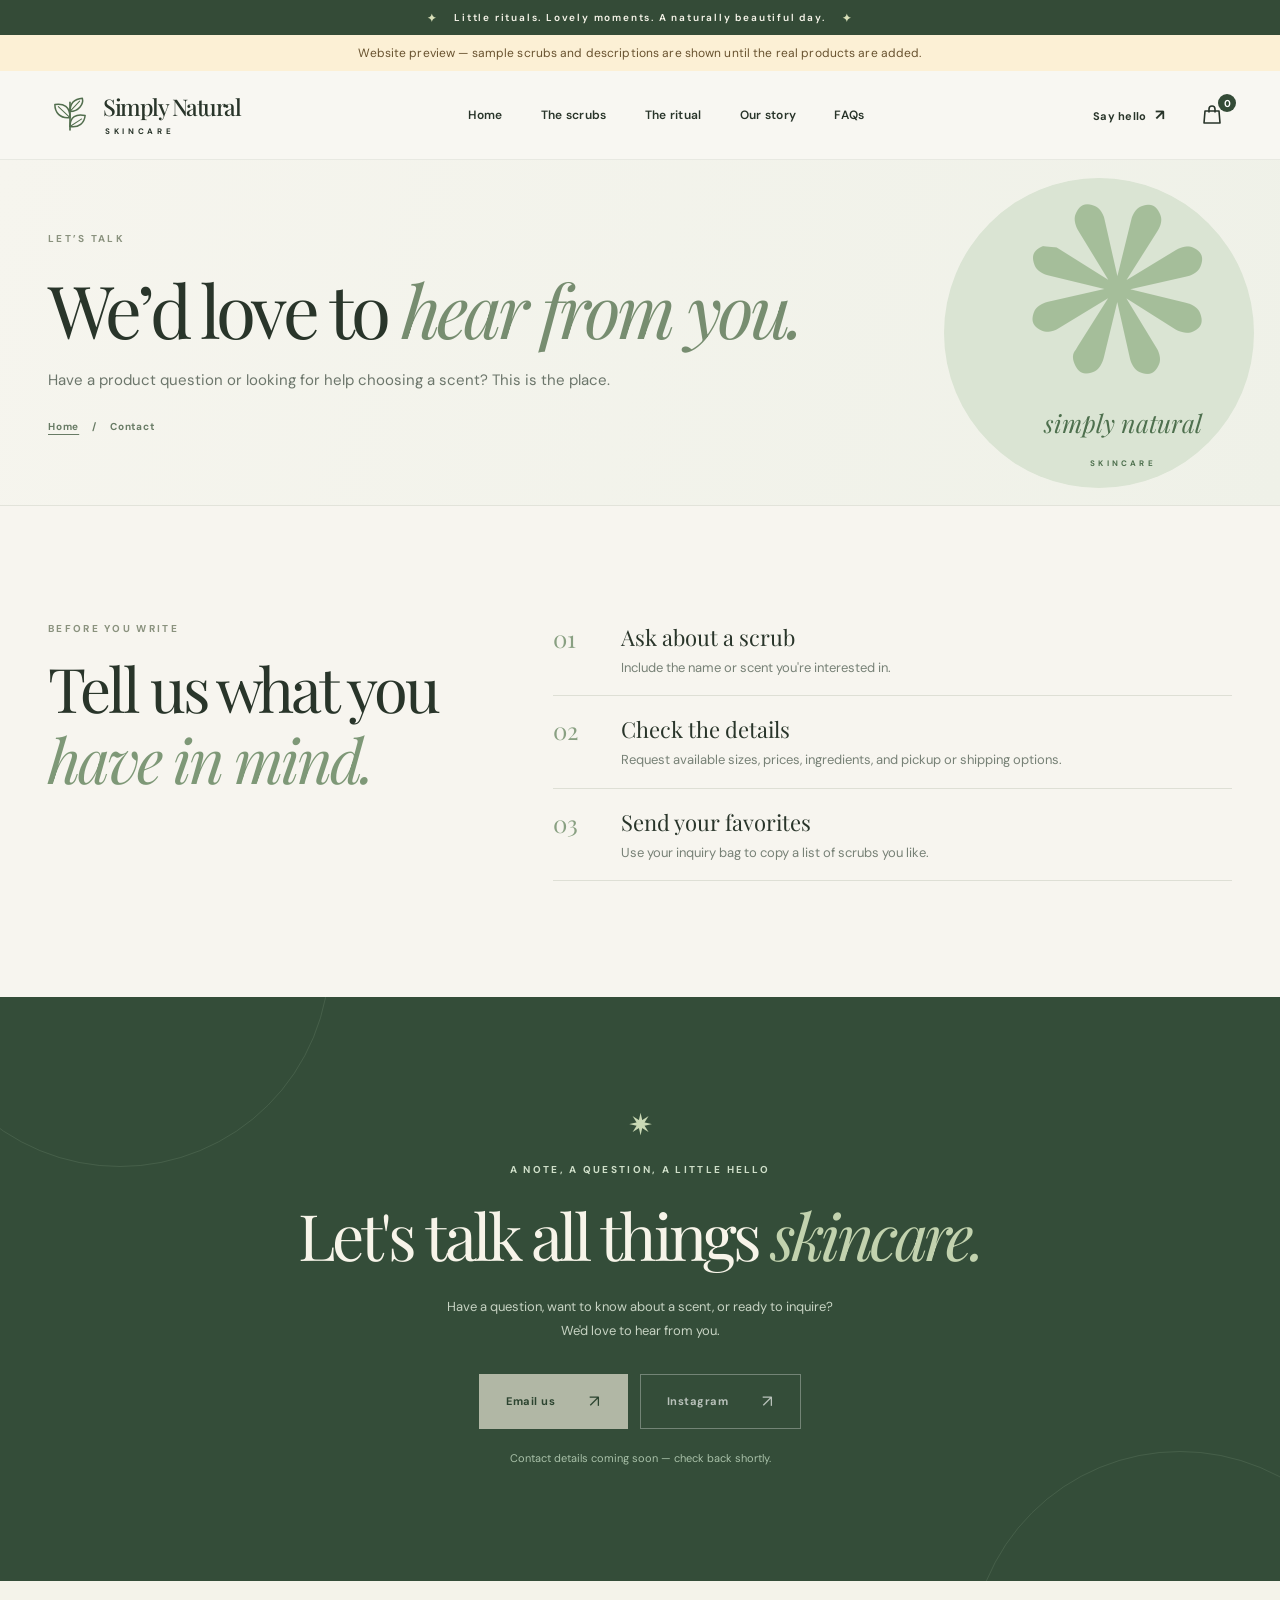
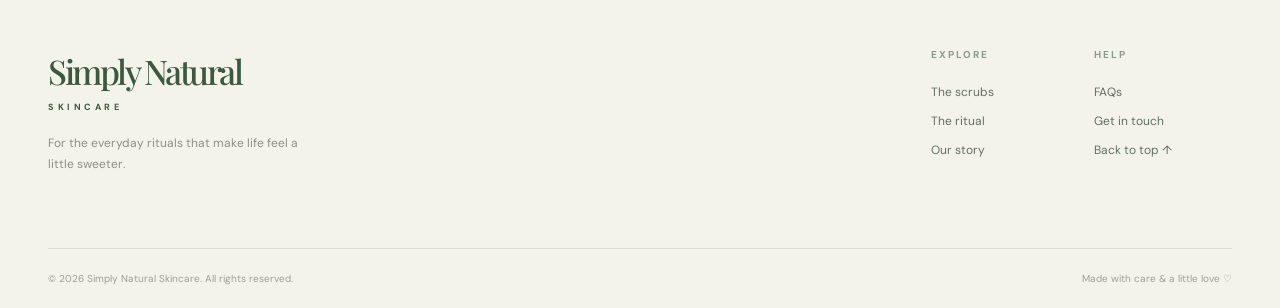
==== contact.html @ 08db773c "Add files via upload" ====
<!DOCTYPE html>

<html lang="en">
<head>
<meta charset="utf-8"/>
<meta content="width=device-width, initial-scale=1" name="viewport"/>
<meta content="#f7f5ef" name="theme-color"/>
<meta content="Get in touch with Simply Natural Skincare for scrub questions, ingredients, prices, and order inquiries." name="description"/>
<meta content="website" property="og:type"/>
<meta content="Contact | Simply Natural Skincare" property="og:title"/>
<meta content="Get in touch with Simply Natural Skincare for scrub questions, ingredients, prices, and order inquiries." property="og:description"/>
<title>Contact | Simply Natural Skincare</title>
<link href="assets/favicon.svg" rel="icon" type="image/svg+xml"/>
<link href="https://fonts.googleapis.com" rel="preconnect"/>
<link crossorigin="" href="https://fonts.gstatic.com" rel="preconnect"/>
<link href="https://fonts.googleapis.com/css2?family=DM+Sans:wght@400;500;600;700&amp;family=Manrope:wght@400;500;600;700&amp;family=Playfair+Display:ital,wght@0,400;0,500;0,600;1,400;1,500&amp;display=swap" rel="stylesheet"/>
<link href="styles.css" rel="stylesheet"/>
<script defer="" src="script.js"></script>
</head>
<body>
<a class="skip-link" href="#main">Skip to content</a>
<div class="announcement"><span aria-hidden="true" class="tiny-star">✦</span> Little rituals. Lovely moments. A naturally beautiful day. <span aria-hidden="true" class="tiny-star">✦</span></div>
<div class="demo-notice" hidden="" id="demoNotice" role="note">Website preview — sample scrubs and descriptions are shown until the real products are added.</div>
<header class="site-header" id="top">
<div class="nav-container container">
<a aria-label="Simply Natural Skincare home" class="brand" href="index.html">
<span aria-hidden="true" class="brand-mark"><svg fill="none" viewbox="0 0 64 64"><path d="M32 53V13" stroke="currentColor" stroke-linecap="round" stroke-width="2.4"></path><path d="M32 35C17 37 10 27 10 16c13-2 22 3 22 19ZM32 26C45 26 52 15 50 7 38 8 32 14 32 26ZM32 48c13 2 21-5 22-16-13-3-22 2-22 16Z" stroke="currentColor" stroke-linejoin="round" stroke-width="2.2"></path><path d="m15 19 17 16M46 11 32 26M49 37 32 48" stroke="currentColor" stroke-linecap="round" stroke-width="1.5"></path></svg></span>
<span class="brand-type"><strong>Simply Natural</strong><span>SKINCARE</span></span>
</a>
<nav aria-label="Main navigation" class="desktop-nav"><a href="index.html">Home</a><a href="scrubs.html">The scrubs</a><a href="ritual.html">The ritual</a><a href="story.html">Our story</a><a href="faq.html">FAQs</a></nav>
<div class="nav-actions">
<a class="header-contact" href="contact.html">Say hello <span aria-hidden="true">↗</span></a>
<button aria-label="Open your inquiry bag" class="bag-button" id="openCart" type="button"><svg aria-hidden="true" fill="none" viewbox="0 0 24 24"><path d="M5 8h14l1 12H4L5 8ZM9 9V6a3 3 0 0 1 6 0v3" stroke="currentColor" stroke-linecap="round" stroke-linejoin="round" stroke-width="1.6"></path></svg><span aria-live="polite" class="bag-count" id="cartCount">0</span></button>
<button aria-controls="mobileNav" aria-expanded="false" aria-label="Open menu" class="menu-button" id="menuButton" type="button"><span></span><span></span><span></span></button>
</div>
</div>
<nav aria-label="Mobile navigation" class="mobile-nav" hidden="" id="mobileNav"><a href="index.html">Home</a><a href="scrubs.html">The scrubs</a><a href="ritual.html">The ritual</a><a href="story.html">Our story</a><a href="faq.html">FAQs</a><a aria-current="page" href="contact.html">Contact</a></nav>
</header>







<main id="main"><section class="page-banner"><div class="container page-banner-inner">
<div class="page-banner-content"><div class="eyebrow eyebrow-soft">LET’S TALK</div>
<h1>We’d love to <em>hear from you.</em></h1><p>Have a product question or looking for help choosing a scent? This is the place.</p>
<div class="page-breadcrumb"><a href="index.html">Home</a><span aria-hidden="true">/</span><span>Contact</span></div>
</div><div aria-hidden="true" class="page-banner-art"><span class="page-banner-sun"></span><span class="page-banner-stem">❋</span><span class="page-banner-mark">simply natural<br/><small>SKINCARE</small></span></div>
</div></section><section class="contact-prelude section-pad"><div class="container contact-prelude-grid"><div><div class="eyebrow eyebrow-soft">BEFORE YOU WRITE</div><h2>Tell us what you <em>have in mind.</em></h2></div><div class="contact-prelude-cards"><article><span>01</span><h3>Ask about a scrub</h3><p>Include the name or scent you're interested in.</p></article><article><span>02</span><h3>Check the details</h3><p>Request available sizes, prices, ingredients, and pickup or shipping options.</p></article><article><span>03</span><h3>Send your favorites</h3><p>Use your inquiry bag to copy a list of scrubs you like.</p></article></div></div></section><section class="contact-section" id="contact"><div class="container contact-inner"><span aria-hidden="true" class="contact-sun">✷</span><div class="eyebrow">A NOTE, A QUESTION, A LITTLE HELLO</div><h2>Let's talk all things <em>skincare.</em></h2><p>Have a question, want to know about a scent, or ready to inquire? We'd love to hear from you.</p><div class="contact-actions"><a aria-disabled="true" class="btn btn-light" href="#" id="contactEmail">Email us <span aria-hidden="true">↗</span></a><a aria-disabled="true" class="btn btn-line-light" href="#" id="contactInstagram">Instagram <span aria-hidden="true">↗</span></a></div><p aria-live="polite" class="contact-status" id="contactStatus">Contact details coming soon.</p></div></section></main><footer class="footer"><div class="container"><div class="footer-main"><div><a class="footer-brand" href="index.html">Simply Natural <span>SKINCARE</span></a><p>For the everyday rituals that make life feel a little sweeter.</p></div><div class="footer-links"><div><span>EXPLORE</span><a href="scrubs.html">The scrubs</a><a href="ritual.html">The ritual</a><a href="story.html">Our story</a></div><div><span>HELP</span><a href="faq.html">FAQs</a><a href="contact.html">Get in touch</a><a href="index.html">Back to top ↑</a></div></div></div><div class="footer-bottom"><span>© <span id="year"></span> Simply Natural Skincare. All rights reserved.</span><span>Made with care &amp; a little love ♡</span></div></div></footer><div class="drawer-backdrop" hidden="" id="cartBackdrop"></div><aside aria-labelledby="cartTitle" aria-modal="true" class="cart-drawer" hidden="" id="cartDrawer" role="dialog">
<div class="cart-top"><div><span class="eyebrow eyebrow-soft">YOUR FAVORITES</span><h2 id="cartTitle">Inquiry bag <span id="cartHeadingCount">(0)</span></h2></div><button aria-label="Close bag" class="icon-close" id="closeCart" type="button">×</button></div>
<div class="cart-body" id="cartItems"></div>
<div class="cart-footer"><p class="cart-note">This is an inquiry only. No payment will be collected on this website; we'll confirm details and pricing first.</p><button class="btn btn-dark cart-action" id="copyRequest" type="button">Copy inquiry <span aria-hidden="true">↗</span></button><button class="btn btn-outline cart-action" id="emailRequest" type="button">Email inquiry <span aria-hidden="true">↗</span></button><p aria-live="polite" class="cart-feedback" id="cartFeedback"></p></div>
</aside><div class="modal-backdrop" hidden="" id="productBackdrop"></div><div aria-labelledby="modalProductName" aria-modal="true" class="product-modal" hidden="" id="productModal" role="dialog"><button aria-label="Close product details" class="icon-close modal-close" id="closeProduct" type="button">×</button><div id="modalContent"></div></div><div aria-live="polite" class="toast" id="toast" role="status"></div></body>
</html>
---- styles.css ----
:root{--cream:#f7f5ef;--cream-2:#efeee6;--ivory:#fffefa;--ink:#29352a;--green:#344b37;--deep:#29402c;--olive:#73866a;--sage:#dce5d5;--border:#dedfd5;--muted:#6e7468;--terracotta:#b78d72;--serif:'Playfair Display',Georgia,serif;--sans:'DM Sans',Arial,sans-serif;--radius:4px;--shadow:0 25px 80px rgba(29,44,30,.1)}
*,*::before,*::after{box-sizing:border-box}html{scroll-behavior:smooth;scroll-padding-top:110px}body{margin:0;background:var(--cream);color:var(--ink);font-family:var(--sans);-webkit-font-smoothing:antialiased}body.no-scroll{overflow:hidden}a{color:inherit;text-decoration:none}button{font:inherit;cursor:pointer}button:disabled{cursor:not-allowed}img,svg{display:block;max-width:100%}button,input{font-family:inherit}button:focus-visible,a:focus-visible,summary:focus-visible{outline:3px solid #b99160;outline-offset:4px}.container{max-width:1320px;margin:0 auto;padding-inline:48px}.skip-link{position:absolute;left:12px;top:-100px;z-index:99;padding:13px 18px;background:white}.skip-link:focus{top:12px}.announcement{height:35px;background:var(--green);color:#f8f6eb;display:flex;align-items:center;justify-content:center;gap:16px;font-size:10px;letter-spacing:.18em;font-weight:600;text-align:center;padding-inline:14px}.tiny-star{font-size:11px;color:#d8dfb8}.demo-notice{background:#fcf0d5;color:#68522f;text-align:center;font-size:12px;padding:10px 16px;letter-spacing:.01em}.demo-notice[hidden],[hidden]{display:none!important}.site-header{position:sticky;top:0;z-index:40;background:rgba(248,247,242,.95);border-bottom:1px solid rgba(74,89,73,.09);backdrop-filter:blur(15px)}.nav-container{height:88px;display:flex;align-items:center;justify-content:space-between;gap:38px}.brand{display:flex;align-items:center;gap:11px;flex:none}.brand-mark{width:44px;height:51px;color:#526e4e}.brand-mark svg{width:100%;height:100%}.brand-type{display:flex;flex-direction:column;line-height:1.1}.brand-type strong{font-family:var(--serif);font-weight:500;font-size:23px;letter-spacing:-.065em;white-space:nowrap}.brand-type>span{letter-spacing:.46em;font-size:8px;padding-left:2px;margin-top:7px;font-weight:700}.desktop-nav{display:flex;align-items:center;gap:38px;font-size:12px;letter-spacing:.025em;font-weight:600}.desktop-nav a,.header-contact{transition:color .2s}.desktop-nav a:hover,.header-contact:hover{color:#74926d}.nav-actions{display:flex;gap:27px;align-items:center}.header-contact{white-space:nowrap;font-weight:700;font-size:11px;letter-spacing:.025em}.header-contact span{margin-left:5px;font-size:15px}.bag-button{width:40px;height:42px;border:none;background:none;position:relative;color:var(--ink);display:flex;align-items:center;justify-content:center}.bag-button svg{width:24px;height:24px}.bag-count{position:absolute;top:0;right:-4px;border-radius:50%;width:18px;height:18px;background:var(--green);color:white;font-size:10px;display:flex;align-items:center;justify-content:center;font-weight:700}.menu-button{display:none;background:none;border:none;padding:8px;width:37px}.menu-button span{display:block;height:1.5px;background:var(--green);margin:5px 0;width:100%}.mobile-nav{padding:12px 26px 24px;background:var(--cream)}.mobile-nav a{display:block;border-top:1px solid var(--border);padding:14px 0;font-size:14px}
.eyebrow{display:flex;align-items:center;gap:15px;font-size:10px;letter-spacing:.23em;font-weight:700;color:#556b4e}.eyebrow-line{width:31px;height:1px;background:currentColor}.eyebrow-soft{color:#8a927e}.btn{min-height:55px;display:inline-flex;align-items:center;justify-content:center;gap:34px;padding:0 26px;font-size:11px;letter-spacing:.045em;font-weight:700;text-align:center;transition:transform .2s,background .2s,color .2s,border-color .2s;border:1px solid transparent}.btn:hover{transform:translateY(-2px)}.btn span{font-size:17px;font-weight:400}.btn-dark{background:var(--green);color:white;border-color:var(--green)}.btn-dark:hover{background:#243927}.btn-outline{border-color:#647963;color:var(--green);background:transparent}.btn-outline:hover{background:var(--sage)}.btn-light{color:var(--deep);background:#f4f0df;border-color:#f4f0df}.btn-line-light{color:white;border:1px solid rgba(255,255,255,.48)}.btn-line-light:hover{background:rgba(255,255,255,.09)}.text-link{display:inline-flex;gap:13px;align-items:center;border-bottom:1px solid #8b9b82;padding:9px 0;font-size:11px;font-weight:700;letter-spacing:.04em}.text-link span{font-size:17px;font-weight:400}.text-link:hover{color:#637e59}
.hero{background:#f2f1e9;position:relative;overflow:hidden}.hero-texture{position:absolute;inset:0;opacity:.45;pointer-events:none;background:radial-gradient(circle at 8% 17%,#ffffff8c 0 15%,transparent 46%),linear-gradient(90deg,#f8f6f0 0 50%,transparent 50%)}.hero-grid{position:relative;display:grid;grid-template-columns:1.04fr .96fr;min-height:665px;align-items:stretch}.hero-copy{display:flex;flex-direction:column;align-items:flex-start;justify-content:center;padding:58px 38px 75px 0;position:relative;z-index:2}.hero h1{font-family:var(--serif);font-size:clamp(55px,5.4vw,87px);line-height:1.13;letter-spacing:-.059em;font-weight:400;max-width:650px;margin:31px 0 24px}.hero h1 em,h2 em,.quote-inner em{font-style:italic;color:#788e6d;font-weight:400}.hero-copy>p{color:#6b7268;font-size:15px;line-height:1.92;max-width:455px;margin:0}.hero-cta{display:flex;gap:31px;align-items:center;margin-top:39px;flex-wrap:wrap}.hero-foot{display:flex;gap:11px;align-items:center;color:#8a9085;margin-top:75px;font-size:11px;letter-spacing:.04em}.small-flower{font-size:22px;color:#829c7c}.hero-visual{min-height:650px;position:relative;background:linear-gradient(145deg,#e0e5d6 0%,#c9d5c3 100%);overflow:hidden;align-self:stretch}.hero-visual:after{content:"";position:absolute;inset:0;pointer-events:none;background:radial-gradient(ellipse at 49% 22%,rgba(255,255,255,.36),transparent 52%)}.sun-disc{position:absolute;width:430px;height:430px;background:#edf0df;border-radius:50%;top:85px;left:50%;transform:translateX(-50%);box-shadow:0 2px 80px rgba(255,255,255,.3)}.botanical{position:absolute;z-index:3;pointer-events:none;filter:drop-shadow(10px 11px 8px rgba(63,89,60,.14))}.botanical-left{width:225px;height:400px;left:-22px;top:45px;transform:rotate(-16deg)}.botanical-right{width:240px;height:420px;right:-56px;top:107px;transform:rotate(17deg)}.hero-decoration{position:absolute;z-index:4;color:#e1ddbc}.deco-one{top:98px;right:100px;font-size:25px}.deco-two{left:68px;bottom:118px;font-size:37px}.hero-note{position:absolute;z-index:6;bottom:69px;right:26px;background:#fffcf3;box-shadow:0 19px 35px rgba(52,70,52,.12);padding:15px 20px 16px 15px;display:flex;align-items:center;gap:11px;color:#3f4e3d;font-family:var(--serif);font-size:16px;transform:rotate(3deg)}.hero-note small{display:block;font:10px var(--sans);color:#7c8876;margin-top:4px;letter-spacing:.03em}.hero-note-icon{border:1px solid #bac6ac;display:grid;place-items:center;border-radius:50%;width:36px;height:36px;color:#6e916b;font-size:19px}.hero-index{position:absolute;bottom:25px;left:28px;color:#617760;font-size:9px;letter-spacing:.21em;z-index:5}.jar-scene{position:absolute;z-index:4}.hero-jar{width:295px;height:377px;left:50%;top:48%;transform:translate(-50%,-43%)}.jar-shadow{position:absolute;border-radius:50%;width:112%;height:45px;background:rgba(51,68,44,.2);filter:blur(18px);bottom:16px;left:-7%;z-index:0}.jar-lid{position:absolute;width:87%;height:78px;left:6.5%;top:5px;z-index:4;border-radius:15px 15px 9px 9px;background:repeating-linear-gradient(90deg,transparent 0 6px,rgba(98,67,37,.1) 6px 9px),linear-gradient(180deg,#c9aa83,#9d7d59 65%,#8d6e4b);border:1px solid #97734e;box-shadow:inset 0 9px 9px rgba(255,255,255,.27),inset 0 -7px 7px rgba(83,57,31,.17),4px 6px 13px rgba(63,64,42,.13)}.lid-rim{height:16px;position:absolute;bottom:-6px;left:-2%;width:104%;border-radius:5px;background:linear-gradient(180deg,#a88762,#bc9a73,#906d46);box-shadow:0 5px 7px rgba(70,63,43,.18)}.jar-glass{position:absolute;top:70px;width:100%;height:286px;border-radius:13px 13px 36px 36px;background:linear-gradient(95deg,#fef7e7a8,#fff9ea77 15%,#e5d0ae77 75%,#d4c3a080);border:6px solid rgba(255,255,255,.3);box-shadow:inset -18px -9px 18px rgba(100,79,56,.15),inset 14px 0 14px rgba(255,255,255,.37),8px 19px 29px rgba(75,82,56,.24);overflow:hidden}.jar-content{position:absolute;inset:3px 0 0;background:radial-gradient(circle at 28% 35%,#e8d6bd 1px,transparent 2px),radial-gradient(circle at 65% 62%,#9e8569 1px,transparent 2px),linear-gradient(110deg,#dcc6aa,#eddcc1 48%,#c5aa8e);background-size:14px 13px,17px 17px,100% 100%;opacity:.8}.jar-shine{position:absolute;z-index:2;left:13px;top:9px;width:16px;height:94%;border-radius:15px;background:linear-gradient(90deg,transparent,#fff9e7bb,transparent)}.jar-sticker{position:absolute;inset:60px 20px 42px;z-index:3;background:#f7f3e6;display:flex;flex-direction:column;align-items:center;justify-content:center;border:1px solid #d2c9b3;box-shadow:0 0 2px #c6b69b}.jar-sticker-mark{font-size:26px;color:#6e8968;margin-bottom:5px}.jar-sticker-brand{font-family:var(--serif);font-weight:500;font-size:24px;letter-spacing:-.07em;color:#3b563e;white-space:nowrap}.jar-sticker-kind{font-size:8px;font-weight:700;letter-spacing:.38em;margin-top:4px;color:#62765d}.jar-sticker-rule{width:54px;height:1px;background:#c0c5af;margin:14px 0 12px}.jar-sticker-name{font:italic 23px var(--serif);color:#596e52}.jar-sticker-bottom{font-size:7px;letter-spacing:.15em;margin-top:12px;text-transform:uppercase;color:#8e947e}
.benefits-strip{background:#f9f9f4;border-top:1px solid #e5e6dc;border-bottom:1px solid #e5e6dc}.benefits-grid{display:grid;grid-template-columns:repeat(3,1fr);gap:24px;padding-block:24px}.benefits-grid>div{display:flex;align-items:center;justify-content:center;gap:17px;font-size:11px;letter-spacing:.045em;font-weight:600;color:#657162}.benefits-grid>div+div{border-left:1px solid #dee2d8}.benefits-grid span{color:#829d78;font-size:22px}.section-pad{padding-block:116px}.section-intro{margin-bottom:46px}.intro-split{display:flex;align-items:end;justify-content:space-between;gap:55px}.section-intro h2,.ritual-content h2,.story-copy h2,.faq-intro h2,.contact-inner h2{font-family:var(--serif);font-size:clamp(41px,4vw,64px);font-weight:400;letter-spacing:-.055em;line-height:1.17;margin:17px 0 0}.section-intro>p{font-size:13px;max-width:330px;line-height:1.85;color:#7b8075;margin:0 0 9px}.shop-controls{display:flex;align-items:center;justify-content:space-between;gap:15px;border-bottom:1px solid var(--border);padding-bottom:22px;margin-bottom:34px}.filter-group{display:flex;flex-wrap:wrap;gap:8px}.filter-chip{border:1px solid #d6dbd0;background:transparent;color:#697268;border-radius:40px;padding:10px 17px;font-size:11px;font-weight:600;transition:all .2s}.filter-chip:hover{border-color:#839b79;color:var(--green)}.filter-chip.active{background:var(--green);border-color:var(--green);color:white}.product-total{font-size:11px;color:#8b9387;white-space:nowrap}.products-grid{display:grid;grid-template-columns:repeat(4,minmax(0,1fr));gap:21px;align-items:stretch}.product-card{min-width:0;display:flex;flex-direction:column}.product-art{width:100%;padding:0;border:0;color:inherit;appearance:none;height:320px;position:relative;overflow:hidden;isolation:isolate;display:grid;place-items:center;cursor:pointer}.product-art:before{content:"";position:absolute;inset:0;background:radial-gradient(ellipse at 50% 41%,rgba(255,255,255,.48),transparent 60%);pointer-events:none}.product-art:after{content:"";position:absolute;border:1px solid rgba(255,255,255,.4);inset:13px;pointer-events:none}.product-art.art-fresh{background:#e2e8d4}.product-art.art-floral{background:#e9dfde}.product-art.art-cozy{background:#e8decd}.product-art.art-rose{background:#e6e2d9}.product-deco{position:absolute;z-index:1;font-size:65px;opacity:.7;filter:blur(.25px)}.product-deco.one{left:8%;top:13%;transform:rotate(-25deg)}.product-deco.two{right:9%;bottom:16%;font-size:50px;transform:rotate(20deg)}.art-fresh .product-deco{color:#a1b16c}.art-floral .product-deco{color:#b89cbe}.art-cozy .product-deco{color:#bb9672}.art-rose .product-deco{color:#ae8790}.product-jar{width:145px;height:187px;position:relative;z-index:2;transform:translateY(14px);filter:drop-shadow(8px 16px 14px rgba(58,64,52,.17));transition:transform .35s}.product-art:hover .product-jar{transform:translateY(7px) rotate(-2deg)}.product-jar-lid{position:absolute;z-index:2;top:0;left:5%;width:90%;height:35px;background:repeating-linear-gradient(90deg,#a48561 0px,#bc9d77 7px,#c4a680 12px);border-radius:9px 9px 2px 2px;border:1px solid #ae8d67}.product-jar-lid:after{content:"";position:absolute;bottom:-4px;left:-2%;width:104%;height:9px;background:#a48664;border-radius:3px}.product-jar-body{position:absolute;inset:31px 0 0;background:linear-gradient(100deg,#dac6a99c,#f2e3cd 25%,#d5bd9fc4 84%,#c6af8f);border:3px solid rgba(255,255,255,.42);border-radius:5px 5px 17px 17px;box-shadow:inset -8px 0 10px rgba(82,69,51,.13),inset 9px 0 9px rgba(255,255,255,.3)}.product-jar-label{position:absolute;inset:34px 12px 25px;display:flex;flex-direction:column;align-items:center;justify-content:center;background:#f7f2e7;border:1px solid #d2c7b8;text-align:center;gap:3px}.product-jar-label .mark{font-size:18px;color:#748b69}.product-jar-label .brand-name{font:500 12px var(--serif);letter-spacing:-.05em;color:#3d6042;white-space:nowrap}.product-jar-label .label-rule{width:30px;height:1px;background:#c5c9af;margin:4px 0}.product-jar-label .scrub-name{font:italic 12px/1.2 var(--serif);color:#5b654c;max-width:92px}.product-jar-label .label-footer{font-size:5px;letter-spacing:.16em;color:#7d8b77;margin-top:5px}.product-badge{position:absolute;z-index:3;top:19px;left:20px;padding:9px 12px;background:rgba(255,255,250,.86);font-size:9px;letter-spacing:.11em;text-transform:uppercase;color:#52664c;font-weight:700}.product-image{width:100%;height:100%;object-fit:cover;position:relative;z-index:2}.product-card-info{padding:19px 2px 0;flex:1;display:flex;flex-direction:column}.product-overline{font-size:9px;color:#899481;letter-spacing:.16em;font-weight:700;text-transform:uppercase}.product-card-top{display:flex;align-items:start;justify-content:space-between;gap:10px}.product-card-info h3{font:400 22px var(--serif);letter-spacing:-.045em;margin:9px 0 7px}.product-price{font-size:12px;font-weight:700;white-space:nowrap;margin-top:12px;color:#607454}.product-desc{font-size:12px;line-height:1.75;color:#7f857a;margin:0 0 19px;min-height:43px}.product-buttons{margin-top:auto;display:flex;gap:10px}.product-buttons button{height:43px;border:1px solid #a2b39b;background:transparent;color:var(--deep);font-size:10px;font-weight:700;letter-spacing:.01em;transition:all .2s}.product-buttons .add-button{flex:1;background:var(--green);color:white;border-color:var(--green)}.product-buttons .add-button:hover{background:#253d29}.product-buttons .detail-button{padding:0 14px}.product-buttons .detail-button:hover{background:var(--sage)}.shop-footer{border-top:1px solid var(--border);margin-top:53px;padding-top:27px;text-align:center;color:#858d80;font-size:12px}.shop-footer a{color:var(--green);font-weight:700;border-bottom:1px solid #aab6a3;padding-bottom:4px;margin-left:8px}.shop-footer a span{font-size:14px}.quote-section{background:#dee6d7}.quote-inner{padding-block:68px;text-align:center}.quote-flower{font-size:30px;color:#6e8967}.quote-inner p{font:400 clamp(24px,3vw,42px)/1.45 var(--serif);letter-spacing:-.035em;margin:15px 0 19px}.quote-caption{font-size:9px;letter-spacing:.23em;font-weight:700;color:#899884}.ritual-section{background:#faf9f4}.ritual-grid{display:grid;grid-template-columns:1fr 1fr;gap:10%;align-items:center}.ritual-visual{background:#e7e7db;min-height:550px;position:relative;overflow:hidden}.ritual-shape{width:440px;height:440px;border-radius:50%;background:linear-gradient(165deg,#f6f3e9,#d3d8c6);position:absolute;left:50%;top:47%;transform:translate(-50%,-50%)}.ritual-circle-text{position:absolute;z-index:3;top:30px;left:30px;font-size:9px;letter-spacing:.2em;color:#6c8068}.ritual-cloth{position:absolute;z-index:1;bottom:25px;left:-25px;width:310px;height:220px;transform:rotate(-23deg);border-radius:20px;background:repeating-linear-gradient(6deg,#f8f5e9,#f8f5e9 4px,#eee7da 5px,#f8f5e9 9px);box-shadow:12px 25px 25px #777c6444}.ritual-bowl{position:absolute;z-index:2;top:29%;left:27%;width:240px;height:240px;border:24px solid #d9c5a8;border-radius:50%;background:#be9e7b;box-shadow:0 20px 28px #8f8d7755,inset 0 5px 18px #a17f5a}.ritual-bowl-inner{position:absolute;inset:0;border-radius:50%;background:radial-gradient(circle at 33% 45%,#eadcc0 1px,transparent 2px),radial-gradient(circle at 71% 60%,#9c825e 1px,transparent 2px),#ddc9a6;background-size:11px 10px,15px 14px,100%}.ritual-grains{position:absolute;inset:25px;border-radius:50%;background:radial-gradient(circle,#f5e8cf 1px,transparent 3px);background-size:9px 9px;opacity:.75}.ritual-spoon{position:absolute;z-index:4;width:240px;height:28px;background:linear-gradient(180deg,#c0a47e,#a58965);border-radius:25px;top:285px;left:54%;transform:rotate(-42deg);box-shadow:5px 7px 8px #8d7c654a}.ritual-spoon:after{content:"";position:absolute;height:52px;width:67px;left:-17px;top:-12px;border-radius:50%;background:linear-gradient(130deg,#bc9870,#9e7d58);box-shadow:inset 7px 5px 8px #87674466}.ritual-leaf{position:absolute;z-index:4;background:#8ea384;width:79px;height:41px;border-radius:100% 0 100% 0;box-shadow:inset 10px -5px 15px #51735166;transform-origin:bottom right}.leaf-a{right:25px;top:80px;transform:rotate(40deg)}.leaf-b{right:55px;top:116px;transform:rotate(-20deg)}.leaf-c{right:5px;top:143px;transform:rotate(61deg)}.ritual-photo-caption{position:absolute;bottom:24px;right:26px;font-size:8px;letter-spacing:.18em;color:#6f806c}.ritual-content{max-width:485px}.ritual-content h2{margin-top:21px}.ritual-content>p{font-size:13px;line-height:1.95;color:#747b70;margin:21px 0 31px}.ritual-steps{display:flex;flex-direction:column;gap:19px;margin-bottom:31px}.ritual-step{display:flex;gap:19px;border-top:1px solid #e1e3d7;padding-top:17px}.ritual-step>span{font:italic 18px var(--serif);color:#a0b397}.ritual-step h3{font:500 17px var(--serif);margin:0 0 5px}.ritual-step p{font-size:12px;line-height:1.7;margin:0;color:#879083}.story-section{background:#e9ede4;padding-block:90px}.story-grid{display:grid;grid-template-columns:1fr 1fr;align-items:center;gap:13%}.story-copy{max-width:520px;padding:26px 0}.story-copy h2{max-width:445px;margin:21px 0 24px}.story-copy p{font-size:13px;line-height:2;color:#707e6b;margin:0 0 17px}.story-link{margin-top:15px}.story-card{min-height:455px;background:#d9e3d3;padding:19px;transform:rotate(2deg);box-shadow:14px 22px 50px #667b6122}.story-card-frame{height:100%;min-height:417px;border:1px solid rgba(255,255,255,.7);position:relative;overflow:hidden}.story-sun{position:absolute;width:350px;height:350px;background:#f4f2e2;border-radius:50%;left:50%;top:23%;transform:translateX(-50%)}.story-plant{position:absolute;width:365px;height:400px;left:50%;transform:translateX(-50%);bottom:38px;filter:drop-shadow(14px 12px 12px #78957847)}.story-card-words{position:absolute;bottom:27px;left:0;right:0;display:flex;flex-direction:column;align-items:center;color:#3e583e;gap:5px}.story-card-words span{font:italic 31px var(--serif);letter-spacing:-.065em}.story-card-words small{font:9px var(--sans);letter-spacing:.17em}.faq-section{background:#faf9f4}.faq-grid{display:grid;grid-template-columns:.8fr 1.2fr;gap:13%}.faq-intro h2{max-width:300px}.faq-intro p{font-size:13px;line-height:1.8;color:#7e867b;max-width:295px;margin:22px 0}.faq-list{border-top:1px solid #ccd3c7}.faq-list details{border-bottom:1px solid #ccd3c7;padding:1px 0}.faq-list summary{cursor:pointer;list-style:none;display:flex;justify-content:space-between;align-items:center;gap:20px;font:500 17px var(--serif);padding:22px 0}.faq-list summary::-webkit-details-marker{display:none}.faq-list summary span{font:24px var(--sans);font-weight:300;color:#879987;transition:transform .2s}.faq-list details[open] summary span{transform:rotate(45deg)}.faq-list details p{max-width:500px;font-size:12px;color:#788476;line-height:1.9;margin:-4px 0 23px}.contact-section{background:#344d39;color:white;position:relative;overflow:hidden}.contact-section:before,.contact-section:after{content:"";position:absolute;width:420px;height:420px;border:1px solid #6c866d50;border-radius:50%;pointer-events:none}.contact-section:before{top:-250px;left:-90px}.contact-section:after{right:-110px;bottom:-290px}.contact-inner{padding-block:108px 112px;text-align:center;display:flex;align-items:center;flex-direction:column}.contact-sun{font-size:30px;color:#cad9b5;margin-bottom:19px}.contact-inner .eyebrow{color:#cfdfc9}.contact-inner h2{color:#f7f4e9;font-size:clamp(46px,5vw,72px);margin:22px 0}.contact-inner h2 em{color:#c2d2ae}.contact-inner>p{font-size:13px;line-height:1.8;color:#c7d3c3;max-width:390px;margin:0}.contact-actions{display:flex;gap:12px;justify-content:center;flex-wrap:wrap;margin-top:32px}.contact-status{font-size:11px!important;margin-top:20px!important;color:#a9c1a9!important}.contact-actions [aria-disabled=true]{opacity:.65;cursor:not-allowed}.footer{background:#f4f3ea}.footer-main{display:flex;justify-content:space-between;gap:60px;padding:67px 0 60px}.footer-brand{font:500 34px var(--serif);letter-spacing:-.07em;color:#3c593f;display:flex;flex-direction:column;align-items:flex-start}.footer-brand span{font:700 9px var(--sans);letter-spacing:.39em;margin-top:7px}.footer-main p{font-size:12px;line-height:1.8;color:#8a9185;max-width:250px;margin-top:20px}.footer-links{display:flex;gap:100px;margin-right:60px}.footer-links>div{display:flex;flex-direction:column;gap:13px}.footer-links span{font-size:10px;color:#899b87;letter-spacing:.2em;font-weight:700;margin-bottom:10px}.footer-links a{font-size:12px;color:#626f60}.footer-links a:hover{color:#1e4324}.footer-bottom{border-top:1px solid #dce0d4;padding-block:23px;display:flex;justify-content:space-between;gap:18px;font-size:10px;color:#9b9f96}
.drawer-backdrop,.modal-backdrop{position:fixed;inset:0;background:rgba(22,33,23,.48);z-index:70;backdrop-filter:blur(2px)}.cart-drawer{position:fixed;inset:0 0 0 auto;width:min(460px,100%);background:#fcfbf6;z-index:71;display:flex;flex-direction:column;box-shadow:-25px 0 70px #22332328}.cart-top{border-bottom:1px solid var(--border);padding:26px 29px 23px;display:flex;justify-content:space-between;align-items:flex-start}.cart-top h2{font:400 31px var(--serif);margin:8px 0 0}.cart-top h2 span{font:400 18px var(--serif);color:#82947e}.icon-close{background:none;border:none;font-size:31px;color:#4a5f4c;line-height:1;padding:3px 6px}.cart-body{padding:17px 27px;flex:1;overflow-y:auto}.cart-empty{text-align:center;display:flex;flex-direction:column;align-items:center;justify-content:center;min-height:280px}.cart-empty .empty-icon{font-size:44px;color:#9db192}.cart-empty h3{font:400 25px var(--serif);margin:16px 0 8px}.cart-empty p{font-size:12px;line-height:1.7;color:#889186;margin:0}.cart-row{display:flex;gap:16px;border-bottom:1px solid var(--border);padding:21px 0}.cart-art{width:85px;height:88px;flex:none;border-radius:2px;display:grid;place-items:center;color:#516a4c;font-size:24px}.cart-art.art-fresh{background:#e2e8d4}.cart-art.art-floral{background:#e9dfde}.cart-art.art-cozy{background:#e8decd}.cart-art.art-rose{background:#e6e2d9}.cart-item-details{flex:1;min-width:0}.cart-item-details h3{font:400 19px var(--serif);margin:1px 0 5px}.cart-item-details>span{color:#8b9487;font-size:10px}.cart-quantity{display:flex;align-items:center;gap:12px;margin-top:15px}.cart-quantity button{background:transparent;border:1px solid #c4d0be;width:25px;height:25px;color:#526c4f}.cart-quantity span{font-size:11px}.cart-remove{font-size:10px;border:0;background:none;text-decoration:underline;color:#8c9389;margin-left:auto}.cart-footer{border-top:1px solid var(--border);padding:23px 29px 25px}.cart-note{font-size:11px;line-height:1.65;color:#7d8b7a;margin:0 0 15px}.cart-action{width:100%;height:47px;min-height:47px;margin-top:9px;display:flex;justify-content:space-between}.cart-action:disabled{opacity:.4}.cart-feedback{font-size:11px;color:#5d8055;text-align:center;min-height:14px;margin:10px 0 0}.product-modal{position:fixed;z-index:73;left:50%;top:50%;transform:translate(-50%,-50%);background:#fbfaf5;width:min(740px,calc(100% - 26px));max-height:90vh;overflow-y:auto;box-shadow:var(--shadow)}.modal-close{position:absolute;right:16px;top:12px;z-index:5}.modal-grid{display:grid;grid-template-columns:1fr 1fr;min-height:395px}.modal-grid .product-art{height:100%;min-height:395px}.modal-text{padding:56px 32px 35px;display:flex;flex-direction:column;align-items:flex-start}.modal-text h2{font:400 38px var(--serif);letter-spacing:-.055em;line-height:1.2;margin:17px 0}.modal-text p{font-size:13px;color:#718070;line-height:1.8}.modal-text .modal-meta{font-size:11px;color:#8b9788;padding:13px 0;border-top:1px solid var(--border);border-bottom:1px solid var(--border);width:100%;margin:14px 0 20px}.modal-text .btn{width:100%;margin-top:auto}.toast{position:fixed;bottom:30px;left:50%;transform:translate(-50%,30px);background:var(--deep);color:#f7f5eb;padding:14px 22px;font-size:12px;z-index:90;box-shadow:var(--shadow);opacity:0;pointer-events:none;transition:opacity .2s,transform .2s;text-align:center;max-width:calc(100% - 30px)}.toast.show{transform:translate(-50%,0);opacity:1}
@media(max-width:1140px){.container{padding-inline:32px}.desktop-nav{gap:21px}.nav-container{gap:15px}.nav-actions{gap:13px}.hero-grid{grid-template-columns:1fr 1fr}.hero h1{font-size:clamp(53px,5.2vw,70px)}.hero-visual{min-height:600px}.hero-copy{padding-right:25px}.products-grid{gap:14px}.product-art{height:280px}.ritual-grid,.story-grid,.faq-grid{gap:7%}.footer-links{margin-right:10px;gap:60px}}
@media(max-width:850px){.desktop-nav,.header-contact{display:none}.menu-button{display:block}.nav-container{height:76px}.hero-grid{grid-template-columns:1fr 1fr;min-height:570px}.hero-visual{min-height:570px}.hero h1{font-size:clamp(43px,6vw,62px);margin:24px 0}.hero-copy>p{font-size:13px}.hero-foot{margin-top:43px}.hero-cta{margin-top:25px;gap:20px}.hero-jar{transform:translate(-50%,-43%) scale(.8)}.botanical-left{left:-65px}.botanical-right{right:-90px}.hero-note{right:10px;font-size:13px}.section-pad{padding-block:80px}.products-grid{grid-template-columns:repeat(2,1fr);gap:30px 20px}.product-art{height:350px}.ritual-grid{gap:30px}.ritual-visual{min-height:500px}.ritual-bowl{left:14%}.ritual-spoon{left:51%}.story-grid{gap:38px}.story-card{min-height:400px}.story-card-frame{min-height:362px}}
@media(max-width:620px){html{scroll-padding-top:70px}.container{padding-inline:22px}.announcement{font-size:8px;letter-spacing:.08em;gap:10px}.nav-container{height:69px}.brand-mark{width:36px;height:42px}.brand-type strong{font-size:20px}.brand-type>span{font-size:7px;letter-spacing:.4em}.nav-actions{gap:8px}.hero-grid{display:flex;flex-direction:column;padding-inline:0}.hero-copy{padding:66px 22px 49px}.hero h1{font-size:clamp(46px,12vw,65px);max-width:480px;line-height:1.13}.hero-copy>p{max-width:440px}.hero-foot{margin-top:40px}.hero-visual{min-height:485px;width:100%}.hero-jar{top:45%;transform:translate(-50%,-43%) scale(.78)}.sun-disc{width:330px;height:330px;top:70px}.botanical-left{width:170px;left:-30px;top:24px}.botanical-right{width:170px;right:-44px;top:57px}.hero-note{right:15px;bottom:34px}.hero-index{bottom:17px}.benefits-grid{grid-template-columns:1fr;gap:12px;padding-block:19px}.benefits-grid>div{justify-content:flex-start;font-size:10px}.benefits-grid>div+div{border-left:0}.section-pad{padding-block:70px}.intro-split{align-items:flex-start;flex-direction:column;gap:15px}.section-intro h2,.ritual-content h2,.story-copy h2,.faq-intro h2{font-size:45px}.shop-controls{align-items:flex-start;flex-direction:column}.products-grid{grid-template-columns:repeat(2,minmax(0,1fr));gap:26px 12px}.product-art{height:240px}.product-jar{transform:translateY(10px) scale(.8)}.product-art:hover .product-jar{transform:translateY(4px) scale(.8)}.product-deco.one{left:2%;top:4%}.product-deco.two{right:0;bottom:4%}.product-badge{top:9px;left:9px;font-size:8px;padding:7px}.product-card-info h3{font-size:19px}.product-desc{font-size:11px;min-height:60px}.product-price{font-size:10px}.product-buttons{gap:5px;flex-direction:column}.product-buttons .detail-button{height:36px}.product-buttons .add-button{height:40px;flex:none}.shop-footer{line-height:2}.shop-footer a{display:inline-block;margin:0}.quote-inner{padding-block:55px}.quote-inner p{font-size:25px}.ritual-grid,.story-grid,.faq-grid{grid-template-columns:1fr;gap:42px}.ritual-visual{min-height:400px}.ritual-shape{width:350px;height:350px}.ritual-bowl{width:190px;height:190px;border-width:19px;left:23%;top:29%}.ritual-spoon{top:195px;left:49%;height:24px;width:190px}.ritual-content{max-width:100%}.story-section{padding-block:65px}.story-card{width:90%;margin:auto}.story-copy{padding:0}.faq-grid{gap:25px}.faq-list summary{font-size:16px}.contact-inner{padding-block:78px 80px}.contact-inner h2{font-size:51px}.contact-actions{flex-direction:column;align-items:stretch;width:100%;max-width:300px}.footer-main{flex-direction:column;gap:37px;padding-block:55px 40px}.footer-links{gap:60px}.footer-bottom{flex-direction:column;align-items:flex-start}.modal-grid{grid-template-columns:1fr}.modal-grid .product-art{height:230px;min-height:230px}.modal-text{padding:26px 24px 29px}.modal-text h2{font-size:31px}.product-modal{max-height:92vh}}
@media(max-width:370px){.brand-type strong{font-size:18px}.brand-mark{width:30px}.products-grid{grid-template-columns:1fr}.product-art{height:315px}.product-jar{transform:translateY(10px)}.product-art:hover .product-jar{transform:translateY(4px)}.product-desc{min-height:0}.product-buttons{flex-direction:row}.product-buttons .detail-button{height:43px}.ritual-bowl{left:14%}.ritual-spoon{left:42%}}
@media(prefers-reduced-motion:reduce){html{scroll-behavior:auto}*,*:before,*:after{transition-duration:.01ms!important;animation-duration:.01ms!important}}


/* MULTI-PAGE EXTENSIONS — the existing visual identity is preserved. */
.desktop-nav a[aria-current="page"],.mobile-nav a[aria-current="page"]{color:#547b4d}
.desktop-nav a[aria-current="page"]{position:relative}
.desktop-nav a[aria-current="page"]::after{content:"";position:absolute;left:0;right:0;bottom:-12px;height:1px;background:#547b4d}
.mobile-nav a[aria-current="page"]{font-weight:800}
.section-end-link{text-align:center;margin-top:44px}
.page-banner{overflow:hidden;position:relative;background:linear-gradient(105deg,#f6f5ee 0%,#eff1e8 100%);border-bottom:1px solid #e2e3da}
.page-banner-inner{display:grid;grid-template-columns:1.55fr .45fr;min-height:345px;align-items:center;position:relative}
.page-banner-content{padding:68px 0;position:relative;z-index:2}
.page-banner h1{font:400 clamp(48px,5.7vw,79px)/1.15 var(--serif);letter-spacing:-.052em;margin:22px 0 16px;max-width:880px}
.page-banner h1 em{font-weight:400;color:#778d70}
.page-banner-content>p{font-size:15px;line-height:1.85;color:#6c766b;max-width:610px;margin:0}
.page-breadcrumb{display:flex;gap:13px;align-items:center;margin-top:26px;font-size:10px;letter-spacing:.08em;color:#687b65;font-weight:700}
.page-breadcrumb a{text-decoration:underline;text-underline-offset:4px}
.page-banner-art{height:100%;min-height:260px;position:relative}
.page-banner-sun{position:absolute;width:310px;height:310px;border-radius:50%;background:#dae4d3;top:50%;left:50%;transform:translate(-50%,-50%)}
.page-banner-stem{position:absolute;left:20%;top:4%;font-size:240px;line-height:1;color:#8aaa7d;opacity:.65;transform:rotate(-22deg)}
.page-banner-mark{position:absolute;bottom:33px;right:30px;text-align:center;font:italic 25px var(--serif);color:#4e704e;white-space:nowrap}
.page-banner-mark small{font:700 8px var(--sans);letter-spacing:.4em}
.editorial-band{background:#e6ebdf;padding:73px 0}
.editorial-band-grid{display:grid;grid-template-columns:1fr 1fr;gap:65px;align-items:center}
.editorial-band-grid h2,.contact-prelude h2{font:400 clamp(39px,4.8vw,65px)/1.15 var(--serif);letter-spacing:-.05em;margin:18px 0}
.editorial-band-grid h2 em,.contact-prelude h2 em,.values-section h2 em,.page-cta h2 em{font-weight:400;color:#7e9877}
.editorial-band-grid p{color:#536c50;font-size:14px;line-height:1.9;max-width:500px}
.values-section{background:#f7f5ef}
.values-section .section-intro>p{color:#70786e;line-height:1.8}
.values-grid{display:grid;grid-template-columns:repeat(3,minmax(0,1fr));gap:19px;margin-top:39px}
.values-grid article{background:#e9ede3;padding:40px 30px;min-height:235px}
.values-grid article>span{color:#7e9877;font-size:37px}
.values-grid h3{font:400 26px var(--serif);margin:16px 0 12px}
.values-grid p{color:#6d7b6b;line-height:1.75;font-size:13px;margin:0}
.page-cta{background:#36533c;color:#fff;text-align:center}
.page-cta-inner{padding:84px 20px}
.page-cta .eyebrow{justify-content:center;color:#cbd6c3}
.page-cta h2{font:400 clamp(39px,5vw,67px) var(--serif);letter-spacing:-.05em;margin:21px 0 10px}
.page-cta p{color:#dbe5d6;margin-bottom:30px}
.contact-prelude-grid{display:grid;grid-template-columns:.8fr 1.2fr;gap:52px}
.contact-prelude-cards{display:grid;gap:18px}
.contact-prelude-cards article{border-bottom:1px solid var(--border);display:grid;grid-template-columns:50px 1fr;column-gap:18px;padding:0 0 17px}
.contact-prelude-cards article span{color:#89a082;font:400 24px var(--serif);grid-row:1/3}
.contact-prelude-cards h3{font:400 22px var(--serif);margin:0 0 5px}
.contact-prelude-cards p{color:#778176;font-size:13px;line-height:1.65;margin:0}
.cart-empty a{text-decoration:underline;text-underline-offset:3px}
#featured .products-grid{margin-top:36px}
#story-preview .story-copy{padding-top:45px;padding-bottom:45px}
#faq-preview .faq-list details{background:transparent}
#contact-preview .contact-inner{padding-block:90px}
@media(max-width:850px){.page-banner-inner{grid-template-columns:1fr .25fr}.page-banner-stem{font-size:165px}.page-banner-sun{width:240px;height:240px}.page-banner-mark{font-size:18px;right:-5px}.editorial-band-grid{gap:30px}}
@media(max-width:620px){.page-banner-inner{grid-template-columns:1fr;min-height:auto}.page-banner-content{padding:66px 0 62px}.page-banner-content>p{font-size:13px}.page-banner-art{position:absolute;right:-50px;top:-40px;width:200px;opacity:.25}.page-banner h1{font-size:clamp(43px,11vw,58px)}.page-banner-stem{font-size:160px}.page-banner-mark{display:none}.editorial-band{padding:58px 0}.editorial-band-grid,.contact-prelude-grid{grid-template-columns:1fr;gap:24px}.values-grid{grid-template-columns:1fr;gap:13px}.values-grid article{min-height:0;padding:25px}.contact-prelude-cards{margin-top:8px}#contact-preview .contact-inner{padding-block:70px}}
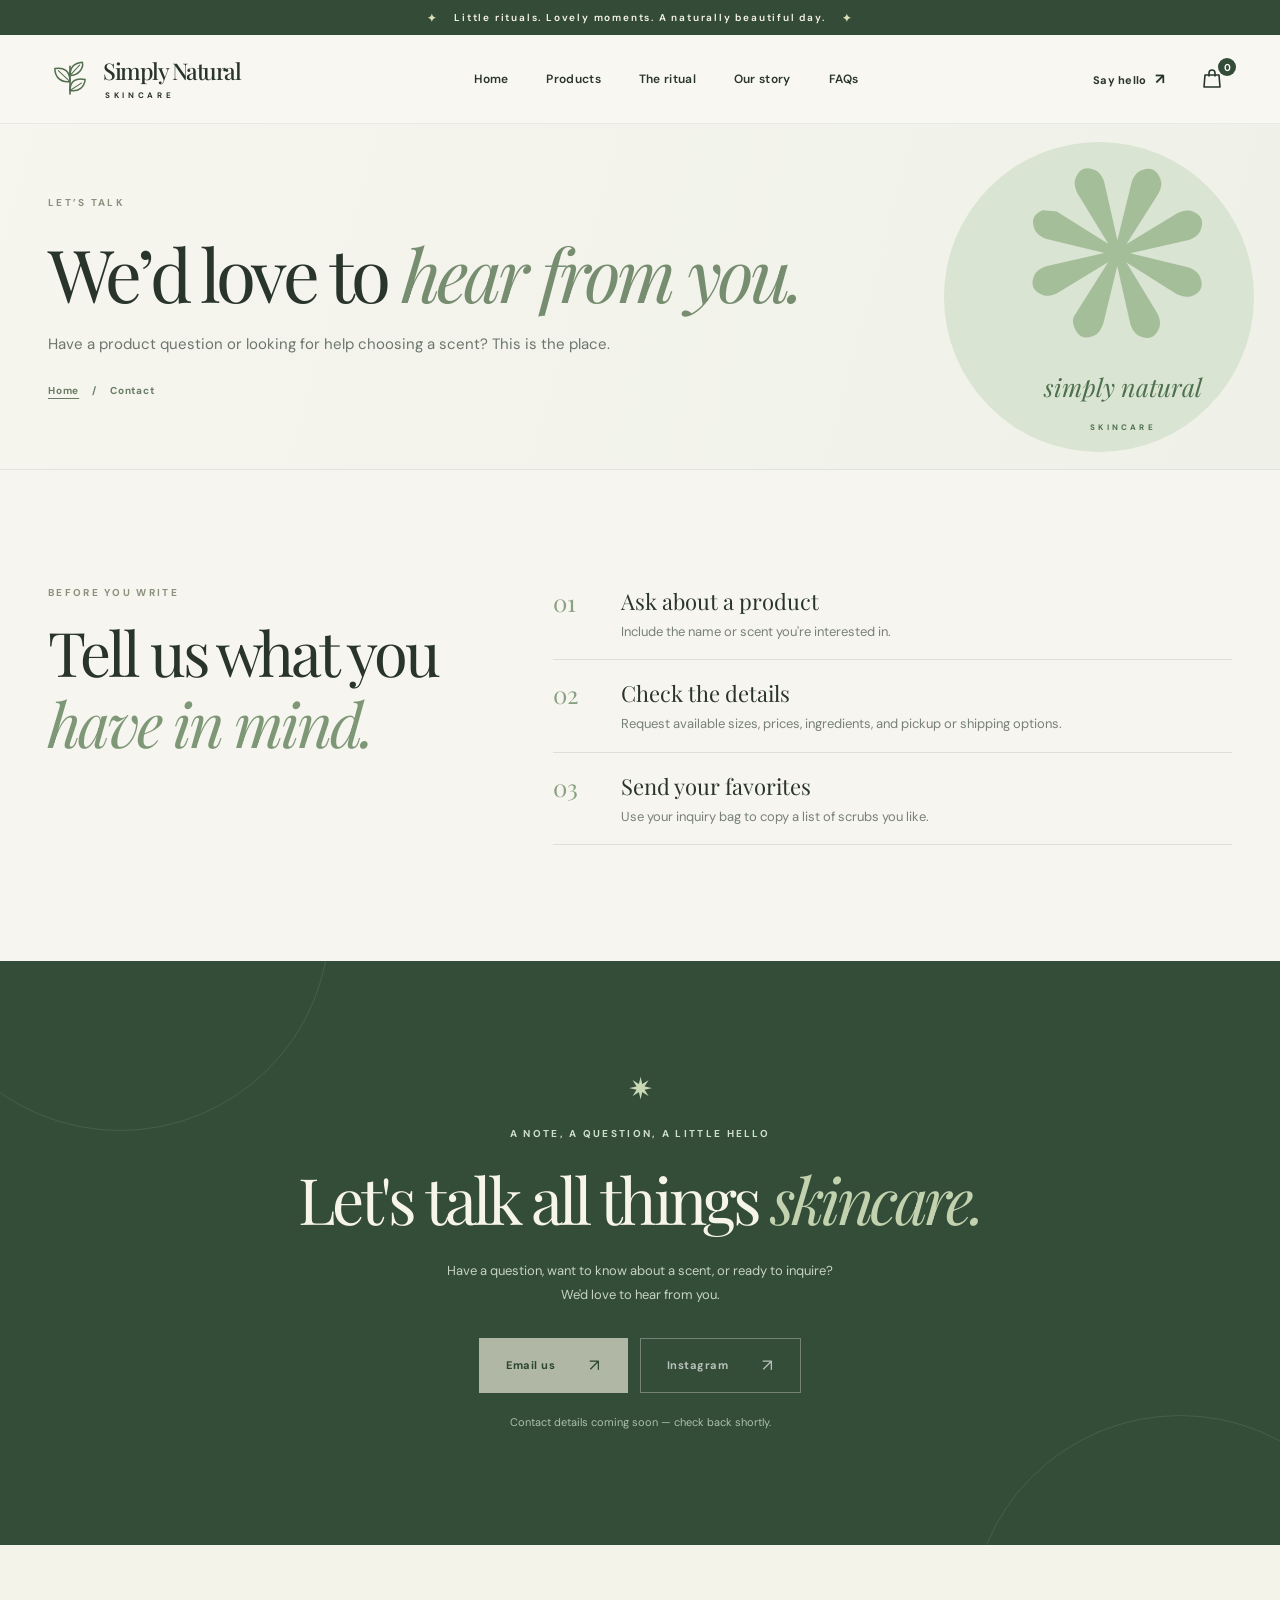
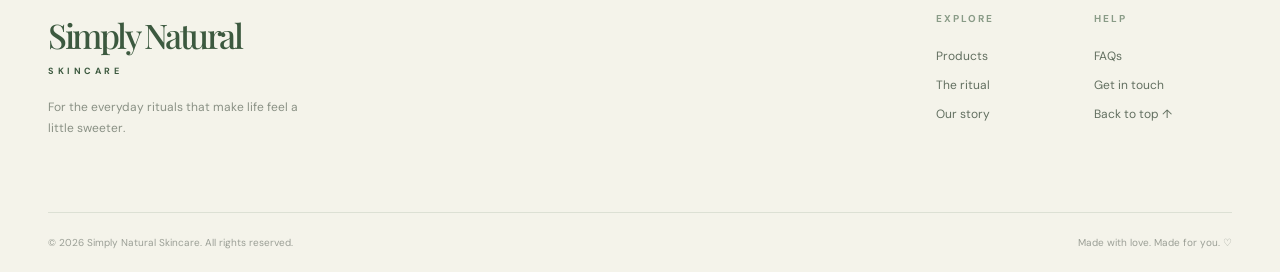
==== commit 9250193f: "Add files via upload" ====
--- a/contact.html
+++ b/contact.html
@@ -5,10 +5,10 @@
 <meta charset="utf-8"/>
 <meta content="width=device-width, initial-scale=1" name="viewport"/>
 <meta content="#f7f5ef" name="theme-color"/>
-<meta content="Get in touch with Simply Natural Skincare for scrub questions, ingredients, prices, and order inquiries." name="description"/>
+<meta content="Ask Simply Natural Skincare about product and scent options, ingredient lists, availability, sizes, pricing, or ordering." name="description"/>
 <meta content="website" property="og:type"/>
 <meta content="Contact | Simply Natural Skincare" property="og:title"/>
-<meta content="Get in touch with Simply Natural Skincare for scrub questions, ingredients, prices, and order inquiries." property="og:description"/>
+<meta content="Ask Simply Natural Skincare about product and scent options, ingredient lists, availability, sizes, pricing, or ordering." property="og:description"/>
 <title>Contact | Simply Natural Skincare</title>
 <link href="assets/favicon.svg" rel="icon" type="image/svg+xml"/>
 <link href="https://fonts.googleapis.com" rel="preconnect"/>
@@ -20,35 +20,28 @@
 <body>
 <a class="skip-link" href="#main">Skip to content</a>
 <div class="announcement"><span aria-hidden="true" class="tiny-star">✦</span> Little rituals. Lovely moments. A naturally beautiful day. <span aria-hidden="true" class="tiny-star">✦</span></div>
-<div class="demo-notice" hidden="" id="demoNotice" role="note">Website preview — sample scrubs and descriptions are shown until the real products are added.</div>
+<div class="demo-notice" hidden="" id="demoNotice" role="note">Product photos and pricing are being added. Please ask for current availability.</div>
 <header class="site-header" id="top">
 <div class="nav-container container">
 <a aria-label="Simply Natural Skincare home" class="brand" href="index.html">
 <span aria-hidden="true" class="brand-mark"><svg fill="none" viewbox="0 0 64 64"><path d="M32 53V13" stroke="currentColor" stroke-linecap="round" stroke-width="2.4"></path><path d="M32 35C17 37 10 27 10 16c13-2 22 3 22 19ZM32 26C45 26 52 15 50 7 38 8 32 14 32 26ZM32 48c13 2 21-5 22-16-13-3-22 2-22 16Z" stroke="currentColor" stroke-linejoin="round" stroke-width="2.2"></path><path d="m15 19 17 16M46 11 32 26M49 37 32 48" stroke="currentColor" stroke-linecap="round" stroke-width="1.5"></path></svg></span>
 <span class="brand-type"><strong>Simply Natural</strong><span>SKINCARE</span></span>
 </a>
-<nav aria-label="Main navigation" class="desktop-nav"><a href="index.html">Home</a><a href="scrubs.html">The scrubs</a><a href="ritual.html">The ritual</a><a href="story.html">Our story</a><a href="faq.html">FAQs</a></nav>
+<nav aria-label="Main navigation" class="desktop-nav"><a href="index.html">Home</a><a href="scrubs.html">Products</a><a href="ritual.html">The ritual</a><a href="story.html">Our story</a><a href="faq.html">FAQs</a></nav>
 <div class="nav-actions">
 <a class="header-contact" href="contact.html">Say hello <span aria-hidden="true">↗</span></a>
 <button aria-label="Open your inquiry bag" class="bag-button" id="openCart" type="button"><svg aria-hidden="true" fill="none" viewbox="0 0 24 24"><path d="M5 8h14l1 12H4L5 8ZM9 9V6a3 3 0 0 1 6 0v3" stroke="currentColor" stroke-linecap="round" stroke-linejoin="round" stroke-width="1.6"></path></svg><span aria-live="polite" class="bag-count" id="cartCount">0</span></button>
 <button aria-controls="mobileNav" aria-expanded="false" aria-label="Open menu" class="menu-button" id="menuButton" type="button"><span></span><span></span><span></span></button>
 </div>
 </div>
-<nav aria-label="Mobile navigation" class="mobile-nav" hidden="" id="mobileNav"><a href="index.html">Home</a><a href="scrubs.html">The scrubs</a><a href="ritual.html">The ritual</a><a href="story.html">Our story</a><a href="faq.html">FAQs</a><a aria-current="page" href="contact.html">Contact</a></nav>
+<nav aria-label="Mobile navigation" class="mobile-nav" hidden="" id="mobileNav"><a href="index.html">Home</a><a href="scrubs.html">Products</a><a href="ritual.html">The ritual</a><a href="story.html">Our story</a><a href="faq.html">FAQs</a><a aria-current="page" href="contact.html">Contact</a></nav>
 </header>
-
-
-
-
-
-
-
 <main id="main"><section class="page-banner"><div class="container page-banner-inner">
 <div class="page-banner-content"><div class="eyebrow eyebrow-soft">LET’S TALK</div>
 <h1>We’d love to <em>hear from you.</em></h1><p>Have a product question or looking for help choosing a scent? This is the place.</p>
 <div class="page-breadcrumb"><a href="index.html">Home</a><span aria-hidden="true">/</span><span>Contact</span></div>
 </div><div aria-hidden="true" class="page-banner-art"><span class="page-banner-sun"></span><span class="page-banner-stem">❋</span><span class="page-banner-mark">simply natural<br/><small>SKINCARE</small></span></div>
-</div></section><section class="contact-prelude section-pad"><div class="container contact-prelude-grid"><div><div class="eyebrow eyebrow-soft">BEFORE YOU WRITE</div><h2>Tell us what you <em>have in mind.</em></h2></div><div class="contact-prelude-cards"><article><span>01</span><h3>Ask about a scrub</h3><p>Include the name or scent you're interested in.</p></article><article><span>02</span><h3>Check the details</h3><p>Request available sizes, prices, ingredients, and pickup or shipping options.</p></article><article><span>03</span><h3>Send your favorites</h3><p>Use your inquiry bag to copy a list of scrubs you like.</p></article></div></div></section><section class="contact-section" id="contact"><div class="container contact-inner"><span aria-hidden="true" class="contact-sun">✷</span><div class="eyebrow">A NOTE, A QUESTION, A LITTLE HELLO</div><h2>Let's talk all things <em>skincare.</em></h2><p>Have a question, want to know about a scent, or ready to inquire? We'd love to hear from you.</p><div class="contact-actions"><a aria-disabled="true" class="btn btn-light" href="#" id="contactEmail">Email us <span aria-hidden="true">↗</span></a><a aria-disabled="true" class="btn btn-line-light" href="#" id="contactInstagram">Instagram <span aria-hidden="true">↗</span></a></div><p aria-live="polite" class="contact-status" id="contactStatus">Contact details coming soon.</p></div></section></main><footer class="footer"><div class="container"><div class="footer-main"><div><a class="footer-brand" href="index.html">Simply Natural <span>SKINCARE</span></a><p>For the everyday rituals that make life feel a little sweeter.</p></div><div class="footer-links"><div><span>EXPLORE</span><a href="scrubs.html">The scrubs</a><a href="ritual.html">The ritual</a><a href="story.html">Our story</a></div><div><span>HELP</span><a href="faq.html">FAQs</a><a href="contact.html">Get in touch</a><a href="index.html">Back to top ↑</a></div></div></div><div class="footer-bottom"><span>© <span id="year"></span> Simply Natural Skincare. All rights reserved.</span><span>Made with care &amp; a little love ♡</span></div></div></footer><div class="drawer-backdrop" hidden="" id="cartBackdrop"></div><aside aria-labelledby="cartTitle" aria-modal="true" class="cart-drawer" hidden="" id="cartDrawer" role="dialog">
+</div></section><section class="contact-prelude section-pad"><div class="container contact-prelude-grid"><div><div class="eyebrow eyebrow-soft">BEFORE YOU WRITE</div><h2>Tell us what you <em>have in mind.</em></h2></div><div class="contact-prelude-cards"><article><span>01</span><h3>Ask about a product</h3><p>Include the name or scent you're interested in.</p></article><article><span>02</span><h3>Check the details</h3><p>Request available sizes, prices, ingredients, and pickup or shipping options.</p></article><article><span>03</span><h3>Send your favorites</h3><p>Use your inquiry bag to copy a list of scrubs you like.</p></article></div></div></section><section class="contact-section" id="contact"><div class="container contact-inner"><span aria-hidden="true" class="contact-sun">✷</span><div class="eyebrow">A NOTE, A QUESTION, A LITTLE HELLO</div><h2>Let's talk all things <em>skincare.</em></h2><p>Have a question, want to know about a scent, or ready to inquire? We'd love to hear from you.</p><div class="contact-actions"><a aria-disabled="true" class="btn btn-light" href="#" id="contactEmail">Email us <span aria-hidden="true">↗</span></a><a aria-disabled="true" class="btn btn-line-light" href="#" id="contactInstagram">Instagram <span aria-hidden="true">↗</span></a></div><p aria-live="polite" class="contact-status" id="contactStatus">Contact details coming soon.</p></div></section></main><footer class="footer"><div class="container"><div class="footer-main"><div><a class="footer-brand" href="index.html">Simply Natural <span>SKINCARE</span></a><p>For the everyday rituals that make life feel a little sweeter.</p></div><div class="footer-links"><div><span>EXPLORE</span><a href="scrubs.html">Products</a><a href="ritual.html">The ritual</a><a href="story.html">Our story</a></div><div><span>HELP</span><a href="faq.html">FAQs</a><a href="contact.html">Get in touch</a><a href="index.html">Back to top ↑</a></div></div></div><div class="footer-bottom"><span>© <span id="year"></span> Simply Natural Skincare. All rights reserved.</span><span>Made with love. Made for you. ♡</span></div></div></footer><div class="drawer-backdrop" hidden="" id="cartBackdrop"></div><aside aria-labelledby="cartTitle" aria-modal="true" class="cart-drawer" hidden="" id="cartDrawer" role="dialog">
 <div class="cart-top"><div><span class="eyebrow eyebrow-soft">YOUR FAVORITES</span><h2 id="cartTitle">Inquiry bag <span id="cartHeadingCount">(0)</span></h2></div><button aria-label="Close bag" class="icon-close" id="closeCart" type="button">×</button></div>
 <div class="cart-body" id="cartItems"></div>
 <div class="cart-footer"><p class="cart-note">This is an inquiry only. No payment will be collected on this website; we'll confirm details and pricing first.</p><button class="btn btn-dark cart-action" id="copyRequest" type="button">Copy inquiry <span aria-hidden="true">↗</span></button><button class="btn btn-outline cart-action" id="emailRequest" type="button">Email inquiry <span aria-hidden="true">↗</span></button><p aria-live="polite" class="cart-feedback" id="cartFeedback"></p></div>
--- a/styles.css
+++ b/styles.css
@@ -60,3 +60,101 @@
 #contact-preview .contact-inner{padding-block:90px}
 @media(max-width:850px){.page-banner-inner{grid-template-columns:1fr .25fr}.page-banner-stem{font-size:165px}.page-banner-sun{width:240px;height:240px}.page-banner-mark{font-size:18px;right:-5px}.editorial-band-grid{gap:30px}}
 @media(max-width:620px){.page-banner-inner{grid-template-columns:1fr;min-height:auto}.page-banner-content{padding:66px 0 62px}.page-banner-content>p{font-size:13px}.page-banner-art{position:absolute;right:-50px;top:-40px;width:200px;opacity:.25}.page-banner h1{font-size:clamp(43px,11vw,58px)}.page-banner-stem{font-size:160px}.page-banner-mark{display:none}.editorial-band{padding:58px 0}.editorial-band-grid,.contact-prelude-grid{grid-template-columns:1fr;gap:24px}.values-grid{grid-template-columns:1fr;gap:13px}.values-grid article{min-height:0;padding:25px}.contact-prelude-cards{margin-top:8px}#contact-preview .contact-inner{padding-block:70px}}
+
+/* Our Story — founder photograph, preserving the site's original botanical framing. */
+.story-photo-card {
+  min-height: 0;
+  margin: 0;
+  padding: 13px 13px 17px;
+  background: #fffdf7;
+  transform: rotate(1.7deg);
+  box-shadow: 14px 22px 50px #667b6122;
+}
+.story-photo-card .story-card-frame {
+  height: auto;
+  min-height: 0;
+  aspect-ratio: 1065 / 1012;
+  border: none;
+  background: #d6dfcd;
+}
+.story-founder-photo {
+  display: block;
+  width: 100%;
+  height: 100%;
+  object-fit: cover;
+  object-position: center center;
+}
+.story-photo-caption {
+  margin: 14px 0 0;
+  font-size: 10px;
+  letter-spacing: .08em;
+  font-weight: 600;
+  text-align: center;
+  color: #5e7359;
+}
+.story-photo-caption span { color: #90a585; padding-inline: 6px; }
+@media (max-width: 620px) {
+  .story-photo-card { margin-inline: auto; }
+  .story-photo-caption { font-size: 9px; letter-spacing: .025em; }
+}
+
+
+/* Share the Glow: homepage referral invitation */
+.referral-section{position:relative;overflow:hidden;background:linear-gradient(135deg,#f9f1ec 0%,#f8f5ed 64%,#f0f0e5 100%);padding-block:104px;border-top:1px solid #eae1d8;border-bottom:1px solid #e8e4da}
+.referral-section::before{content:"✳";position:absolute;right:-50px;top:-110px;font-size:390px;line-height:1;color:#e6d7ce;opacity:.28;pointer-events:none}
+.referral-grid{display:grid;grid-template-columns:minmax(0,1fr) minmax(0,1.05fr);align-items:center;gap:clamp(38px,6.5vw,100px);position:relative}
+.referral-visual{min-width:0;text-align:center}
+.referral-photo-frame{background:#fffaf5;padding:12px;box-shadow:0 22px 55px rgba(91,65,52,.13);border:1px solid #e8d9d2;border-radius:5px;transform:rotate(-1.35deg)}
+.referral-photo-frame img{width:100%;height:auto;aspect-ratio:1;object-fit:contain;border-radius:2px}
+.referral-photo-footnote{display:block;margin-top:24px;color:#91756c;font-family:var(--serif);font-size:16px;font-style:italic;letter-spacing:.015em}
+.referral-photo-footnote span{color:#c78189}
+.referral-copy{max-width:610px;position:relative;z-index:1}
+.referral-copy .eyebrow{color:#a46b72;letter-spacing:.17em}
+.referral-copy h2{font-family:var(--serif);font-weight:400;font-size:clamp(43px,4.3vw,66px);line-height:1.12;letter-spacing:-.055em;margin:20px 0 21px;color:#3b4c3b}
+.referral-copy h2 em{font-weight:400;color:#bd8189}
+.referral-lead{font-size:15px;line-height:1.9;color:#61665a;max-width:560px;margin:0 0 27px}
+.referral-offers{display:grid;grid-template-columns:repeat(2,minmax(0,1fr));gap:14px;margin-bottom:31px}
+.referral-offer{background:rgba(255,255,255,.78);border:1px solid #e8d8d3;border-radius:6px;padding:22px 17px;display:flex;align-items:flex-start;gap:11px;min-width:0;box-shadow:0 8px 30px rgba(89,74,64,.035)}
+.referral-offer-icon{width:34px;height:34px;flex:none;display:grid;place-items:center;border-radius:50%;background:#f6e7e5;color:#bd8189;font-size:21px}
+.referral-offer>div{display:flex;flex-direction:column;gap:4px;min-width:0}
+.referral-offer-label{font-size:9px;font-weight:700;letter-spacing:.10em;color:#87786d}
+.referral-offer strong{font-size:clamp(21px,2.3vw,31px);font-family:var(--serif);font-weight:500;line-height:1.1;color:#3b4c3b;white-space:nowrap}
+.referral-offer-detail{font-size:12px;color:#675e55}
+.referral-how h3{font-family:var(--serif);font-weight:500;font-size:23px;margin:0 0 13px;color:#3b4c3b}
+.referral-how ol{list-style:none;padding:0;margin:0 0 26px;display:grid;gap:11px}
+.referral-how li{display:flex;align-items:baseline;gap:13px;font-size:13px;line-height:1.55;color:#5c6259}
+.referral-how li span{color:#b87582;font-size:11px;font-weight:700;letter-spacing:.1em}
+.referral-note{font-size:11px;line-height:1.6;color:#83786e;margin:13px 0 0}
+@media(max-width:1000px){.referral-grid{gap:35px}.referral-section{padding-block:75px}.referral-offers{grid-template-columns:1fr;gap:10px}.referral-offer{padding:15px}.referral-offer strong{font-size:27px}}
+@media(max-width:700px){.referral-section{padding-block:62px}.referral-grid{grid-template-columns:1fr;gap:38px}.referral-visual{max-width:530px;width:100%;margin-inline:auto}.referral-photo-frame{padding:9px;transform:rotate(-.6deg)}.referral-photo-footnote{margin-top:15px}.referral-copy{max-width:560px;width:100%;margin-inline:auto}.referral-copy h2{font-size:clamp(41px,10vw,58px)}.referral-offers{grid-template-columns:repeat(2,minmax(0,1fr))}.referral-offer{padding:15px 12px;gap:8px}.referral-offer-icon{width:28px;height:28px;font-size:17px}.referral-offer strong{font-size:clamp(21px,5vw,29px)}}
+@media(max-width:390px){.referral-offers{grid-template-columns:1fr}.referral-offer{gap:12px}.referral-copy .btn{width:100%;gap:13px;padding-inline:12px}.referral-offer strong{font-size:28px}}
+
+
+/* Product menu and five-scents update (photo-safe placeholders until real product photos arrive) */
+.product-photo-placeholder{position:absolute;inset:0;display:flex;flex-direction:column;align-items:center;justify-content:center;gap:12px;padding:30px;text-align:center;color:#536750;background:radial-gradient(circle at 50% 44%,rgba(255,255,255,.6) 0 90px,transparent 92px),linear-gradient(145deg,rgba(255,255,255,.23),rgba(255,255,255,0))}
+.placeholder-drawing{width:clamp(72px,8vw,114px);height:auto;filter:drop-shadow(0 5px 14px rgba(52,83,60,.1))}
+.placeholder-product-name{font-family:var(--serif);font-weight:500;font-size:26px;letter-spacing:-.04em;color:#334c36}
+.placeholder-subtitle{font-size:9px;letter-spacing:.19em;font-weight:700;color:#667b64}
+.product-art .product-badge{z-index:2}
+.scents-section{background:#f1f1e8;border-top:1px solid #e0e4d9;border-bottom:1px solid #e1e5dc}
+.scents-intro{text-align:center;display:flex;align-items:center;flex-direction:column;margin-inline:auto;max-width:710px}
+.scents-intro .eyebrow{justify-content:center}
+.scents-intro h2{margin:21px 0 13px;font-family:var(--serif);font-weight:400;line-height:1.17;letter-spacing:-.048em;font-size:clamp(39px,5vw,62px)}
+.scents-intro h2 em{color:#7d9774;font-weight:400}
+.scents-intro>p{max-width:560px;line-height:1.85;color:#768273;font-size:14px;margin:0}
+.scent-grid{display:grid;grid-template-columns:repeat(3,minmax(0,1fr));gap:18px;margin-top:45px}
+.scent-grid-full{grid-template-columns:repeat(5,minmax(0,1fr))}
+.scent-card{position:relative;display:flex;flex-direction:column;align-items:center;min-height:260px;padding:28px 18px 26px;text-align:center;border:1px solid #dfe4d8;background:#fafaf5;overflow:hidden;box-shadow:0 5px 25px rgba(42,66,43,.035)}
+.scent-card::before{content:"";position:absolute;inset:-55px -55px auto auto;border-radius:50%;width:140px;height:140px;background:var(--scent-accent,#ecebdc);opacity:.44}
+.scent-vanilla{--scent-accent:#ead7bd}.scent-berry{--scent-accent:#e8c8cf}.scent-floral{--scent-accent:#efdedb}.scent-clean{--scent-accent:#d3e1d7}.scent-golden{--scent-accent:#e8dcba}
+.scent-symbol{display:grid;place-items:center;position:relative;z-index:1;width:68px;height:68px;border-radius:50%;background:var(--scent-accent);font:34px var(--serif);color:#5b7359;margin-bottom:21px}
+.scent-card-content{z-index:1;position:relative}
+.scent-count{color:#849381;font-size:9px;font-weight:700;letter-spacing:.18em}
+.scent-card h3{font:500 clamp(21px,2vw,28px)/1.25 var(--serif);letter-spacing:-.035em;color:#3a513f;margin:10px 0 8px}
+.scent-card p{font-size:12px;line-height:1.7;color:#778675;margin:0 auto;max-width:240px}
+.scents-bottom-link{margin-top:37px;text-align:center}
+.scents-disclaimer{margin:25px auto 0;text-align:center;color:#718371;font-size:12px;line-height:1.7}
+#shop .shop-footer a{margin-left:8px}
+@media(max-width:1050px){.scent-grid-full{grid-template-columns:repeat(3,minmax(0,1fr))}}
+@media(max-width:620px){.scent-grid,.scent-grid-full{grid-template-columns:repeat(2,minmax(0,1fr));gap:11px;margin-top:30px}.scent-card{padding:23px 10px;min-height:225px}.scent-card h3{font-size:21px}.scent-card p{font-size:11px}.scent-symbol{width:55px;height:55px;font-size:27px;margin-bottom:15px}.placeholder-drawing{width:85px}.placeholder-product-name{font-size:22px}.placeholder-subtitle{font-size:8px}.scents-intro>p{font-size:13px}}
+@media(max-width:370px){.scent-grid,.scent-grid-full{grid-template-columns:1fr}.scent-card{min-height:0;padding:24px 18px}.scent-card p{max-width:280px}}
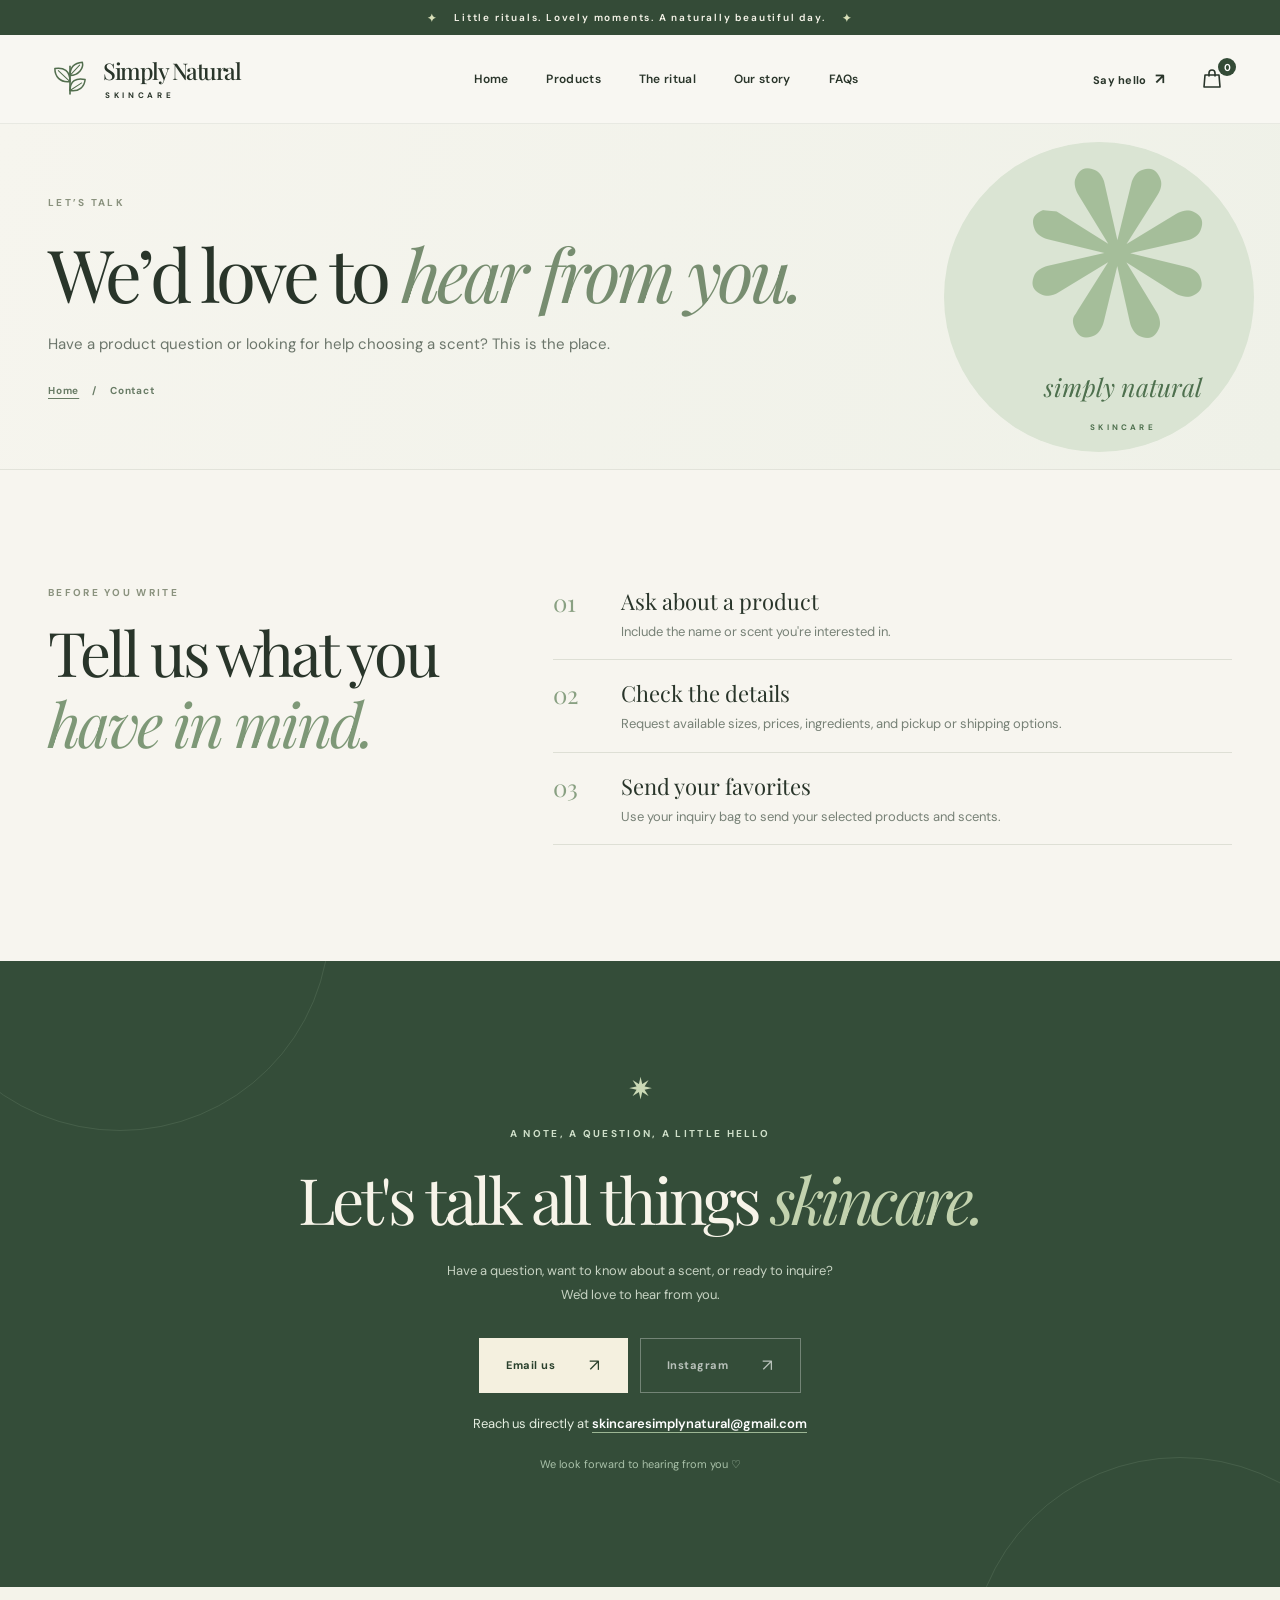
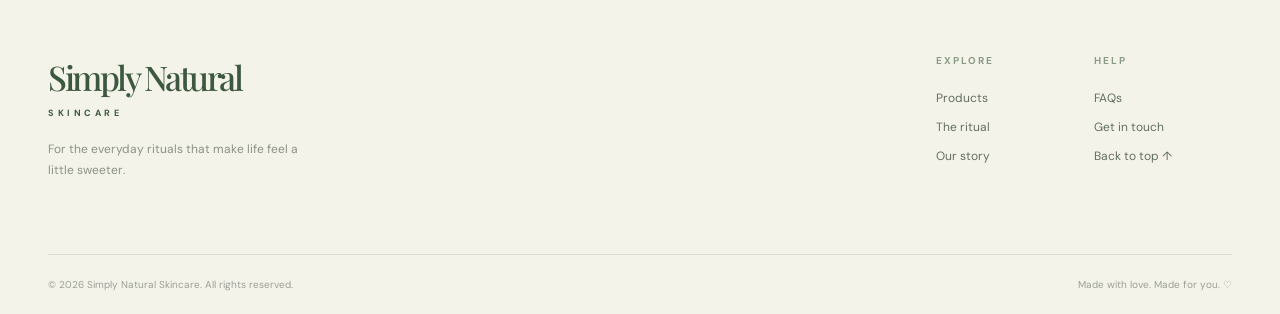
==== commit 00eaf9c9: "Add files via upload" ====
--- a/contact.html
+++ b/contact.html
@@ -20,7 +20,7 @@
 <body>
 <a class="skip-link" href="#main">Skip to content</a>
 <div class="announcement"><span aria-hidden="true" class="tiny-star">✦</span> Little rituals. Lovely moments. A naturally beautiful day. <span aria-hidden="true" class="tiny-star">✦</span></div>
-<div class="demo-notice" hidden="" id="demoNotice" role="note">Product photos and pricing are being added. Please ask for current availability.</div>
+<div class="demo-notice" hidden="" id="demoNotice" role="note">Ask about scent availability before ordering. Individual product photos are still being added.</div>
 <header class="site-header" id="top">
 <div class="nav-container container">
 <a aria-label="Simply Natural Skincare home" class="brand" href="index.html">
@@ -41,7 +41,7 @@
 <h1>We’d love to <em>hear from you.</em></h1><p>Have a product question or looking for help choosing a scent? This is the place.</p>
 <div class="page-breadcrumb"><a href="index.html">Home</a><span aria-hidden="true">/</span><span>Contact</span></div>
 </div><div aria-hidden="true" class="page-banner-art"><span class="page-banner-sun"></span><span class="page-banner-stem">❋</span><span class="page-banner-mark">simply natural<br/><small>SKINCARE</small></span></div>
-</div></section><section class="contact-prelude section-pad"><div class="container contact-prelude-grid"><div><div class="eyebrow eyebrow-soft">BEFORE YOU WRITE</div><h2>Tell us what you <em>have in mind.</em></h2></div><div class="contact-prelude-cards"><article><span>01</span><h3>Ask about a product</h3><p>Include the name or scent you're interested in.</p></article><article><span>02</span><h3>Check the details</h3><p>Request available sizes, prices, ingredients, and pickup or shipping options.</p></article><article><span>03</span><h3>Send your favorites</h3><p>Use your inquiry bag to copy a list of scrubs you like.</p></article></div></div></section><section class="contact-section" id="contact"><div class="container contact-inner"><span aria-hidden="true" class="contact-sun">✷</span><div class="eyebrow">A NOTE, A QUESTION, A LITTLE HELLO</div><h2>Let's talk all things <em>skincare.</em></h2><p>Have a question, want to know about a scent, or ready to inquire? We'd love to hear from you.</p><div class="contact-actions"><a aria-disabled="true" class="btn btn-light" href="#" id="contactEmail">Email us <span aria-hidden="true">↗</span></a><a aria-disabled="true" class="btn btn-line-light" href="#" id="contactInstagram">Instagram <span aria-hidden="true">↗</span></a></div><p aria-live="polite" class="contact-status" id="contactStatus">Contact details coming soon.</p></div></section></main><footer class="footer"><div class="container"><div class="footer-main"><div><a class="footer-brand" href="index.html">Simply Natural <span>SKINCARE</span></a><p>For the everyday rituals that make life feel a little sweeter.</p></div><div class="footer-links"><div><span>EXPLORE</span><a href="scrubs.html">Products</a><a href="ritual.html">The ritual</a><a href="story.html">Our story</a></div><div><span>HELP</span><a href="faq.html">FAQs</a><a href="contact.html">Get in touch</a><a href="index.html">Back to top ↑</a></div></div></div><div class="footer-bottom"><span>© <span id="year"></span> Simply Natural Skincare. All rights reserved.</span><span>Made with love. Made for you. ♡</span></div></div></footer><div class="drawer-backdrop" hidden="" id="cartBackdrop"></div><aside aria-labelledby="cartTitle" aria-modal="true" class="cart-drawer" hidden="" id="cartDrawer" role="dialog">
+</div></section><section class="contact-prelude section-pad"><div class="container contact-prelude-grid"><div><div class="eyebrow eyebrow-soft">BEFORE YOU WRITE</div><h2>Tell us what you <em>have in mind.</em></h2></div><div class="contact-prelude-cards"><article><span>01</span><h3>Ask about a product</h3><p>Include the name or scent you're interested in.</p></article><article><span>02</span><h3>Check the details</h3><p>Request available sizes, prices, ingredients, and pickup or shipping options.</p></article><article><span>03</span><h3>Send your favorites</h3><p>Use your inquiry bag to send your selected products and scents.</p></article></div></div></section><section class="contact-section" id="contact"><div class="container contact-inner"><span aria-hidden="true" class="contact-sun">✷</span><div class="eyebrow">A NOTE, A QUESTION, A LITTLE HELLO</div><h2>Let's talk all things <em>skincare.</em></h2><p>Have a question, want to know about a scent, or ready to inquire? We'd love to hear from you.</p><div class="contact-actions"><a class="btn btn-light" href="mailto:skincaresimplynatural@gmail.com" id="contactEmail">Email us <span aria-hidden="true">↗</span></a><a aria-disabled="true" class="btn btn-line-light" href="#" id="contactInstagram">Instagram <span aria-hidden="true">↗</span></a></div><p class="contact-email-address">Reach us directly at <a href="mailto:skincaresimplynatural@gmail.com">skincaresimplynatural@gmail.com</a></p><p aria-live="polite" class="contact-status" id="contactStatus">We look forward to hearing from you ♡</p></div></section></main><footer class="footer"><div class="container"><div class="footer-main"><div><a class="footer-brand" href="index.html">Simply Natural <span>SKINCARE</span></a><p>For the everyday rituals that make life feel a little sweeter.</p></div><div class="footer-links"><div><span>EXPLORE</span><a href="scrubs.html">Products</a><a href="ritual.html">The ritual</a><a href="story.html">Our story</a></div><div><span>HELP</span><a href="faq.html">FAQs</a><a href="contact.html">Get in touch</a><a href="index.html">Back to top ↑</a></div></div></div><div class="footer-bottom"><span>© <span id="year"></span> Simply Natural Skincare. All rights reserved.</span><span>Made with love. Made for you. ♡</span></div></div></footer><div class="drawer-backdrop" hidden="" id="cartBackdrop"></div><aside aria-labelledby="cartTitle" aria-modal="true" class="cart-drawer" hidden="" id="cartDrawer" role="dialog">
 <div class="cart-top"><div><span class="eyebrow eyebrow-soft">YOUR FAVORITES</span><h2 id="cartTitle">Inquiry bag <span id="cartHeadingCount">(0)</span></h2></div><button aria-label="Close bag" class="icon-close" id="closeCart" type="button">×</button></div>
 <div class="cart-body" id="cartItems"></div>
 <div class="cart-footer"><p class="cart-note">This is an inquiry only. No payment will be collected on this website; we'll confirm details and pricing first.</p><button class="btn btn-dark cart-action" id="copyRequest" type="button">Copy inquiry <span aria-hidden="true">↗</span></button><button class="btn btn-outline cart-action" id="emailRequest" type="button">Email inquiry <span aria-hidden="true">↗</span></button><p aria-live="polite" class="cart-feedback" id="cartFeedback"></p></div>
--- a/styles.css
+++ b/styles.css
@@ -158,3 +158,37 @@
 @media(max-width:1050px){.scent-grid-full{grid-template-columns:repeat(3,minmax(0,1fr))}}
 @media(max-width:620px){.scent-grid,.scent-grid-full{grid-template-columns:repeat(2,minmax(0,1fr));gap:11px;margin-top:30px}.scent-card{padding:23px 10px;min-height:225px}.scent-card h3{font-size:21px}.scent-card p{font-size:11px}.scent-symbol{width:55px;height:55px;font-size:27px;margin-bottom:15px}.placeholder-drawing{width:85px}.placeholder-product-name{font-size:22px}.placeholder-subtitle{font-size:8px}.scents-intro>p{font-size:13px}}
 @media(max-width:370px){.scent-grid,.scent-grid-full{grid-template-columns:1fr}.scent-card{min-height:0;padding:24px 18px}.scent-card p{max-width:280px}}
+
+/* Product detail scent selection */
+.scent-picker{width:100%;margin:3px 0 7px}
+.scent-picker label{display:flex;align-items:center;gap:8px;font-size:12px;letter-spacing:.025em;font-weight:700;color:#3c5c40;margin-bottom:10px}
+.scent-picker label span{color:#b58f78;font-size:14px}
+.scent-select-wrap{position:relative}
+.scent-select-wrap select{display:block;appearance:none;width:100%;min-height:48px;border:1px solid #bac6b4;border-radius:5px;background:#fffefa;color:#374a37;font:500 13px/1.4 var(--sans,Arial,sans-serif);padding:12px 42px 12px 15px;cursor:pointer;transition:border-color .18s,box-shadow .18s}
+.scent-select-wrap select:hover{border-color:#6a8964}
+.scent-select-wrap select:focus-visible{outline:2px solid #72966b;outline-offset:2px}
+.scent-select-arrow{position:absolute;pointer-events:none;right:16px;top:50%;transform:translateY(-55%);font-size:21px;color:#617b5b}
+.modal-text p.scent-help{font-size:11px;min-height:18px;line-height:1.6;color:#657b62;margin:8px 0 0}
+.modal-text p.availability-note{font-size:11px;line-height:1.6;color:#7d8878;margin:2px 0 13px}
+.modal-text #modalAddScent:disabled{opacity:.48;cursor:not-allowed;filter:grayscale(.25)}
+.cart-item-details .cart-scent{font-size:11px;color:#627a5c;line-height:1.5;margin:8px 0 2px}
+.cart-set-scent{margin-top:7px;background:transparent;border:0;border-bottom:1px solid #7f9b79;font-size:11px;color:#3d633f;padding:0 0 2px;cursor:pointer}
+@media(max-width:620px){.modal-text{gap:0}.scent-picker{margin-top:10px}.scent-select-wrap select{font-size:16px;min-height:52px}.modal-text #modalAddScent{min-height:52px}}
+.modal-text .modal-meta{line-height:1.8}
+
+/* Current product pricing, sizes and maker-supplied ingredients */
+.product-card-info .product-size{display:block;font-size:11px;font-weight:600;letter-spacing:.06em;color:#698168;margin:0 0 9px}
+.ingredient-panel{width:100%;margin:1px 0 17px;border:1px solid #d9e2d3;border-radius:5px;background:#f3f5ef;overflow:hidden}
+.ingredient-panel summary{list-style:none;cursor:pointer;padding:13px 15px;display:flex;justify-content:space-between;align-items:center;gap:12px;color:#3d5c3e;font-size:12px;font-weight:700}
+.ingredient-panel summary::-webkit-details-marker{display:none}
+.ingredient-panel summary span{font-size:20px;font-weight:400;line-height:1;transition:transform .2s}
+.ingredient-panel[open] summary span{transform:rotate(45deg)}
+.ingredient-panel summary:focus-visible{outline:2px solid #72966b;outline-offset:-2px}
+.modal-text .ingredient-panel p{color:#657460;font-size:11px;line-height:1.8;margin:0;padding:0 15px 15px;overflow-wrap:break-word}
+.modal-text .modal-meta{margin:11px 0 13px}
+@media (max-width:620px){.ingredient-panel{margin-bottom:17px}.ingredient-panel summary{padding:14px}.modal-text .ingredient-panel p{font-size:12px}}
+
+/* Business email on the Contact page */
+.contact-email-address{margin:20px 0 0!important;font-size:13px!important;line-height:1.7!important;color:#e5eee1!important;overflow-wrap:anywhere}
+.contact-email-address a{color:#fff;text-decoration:underline;text-underline-offset:4px;text-decoration-color:#9cb694;font-weight:600}
+.contact-email-address a:hover,.contact-email-address a:focus-visible{color:#d1e9bd}
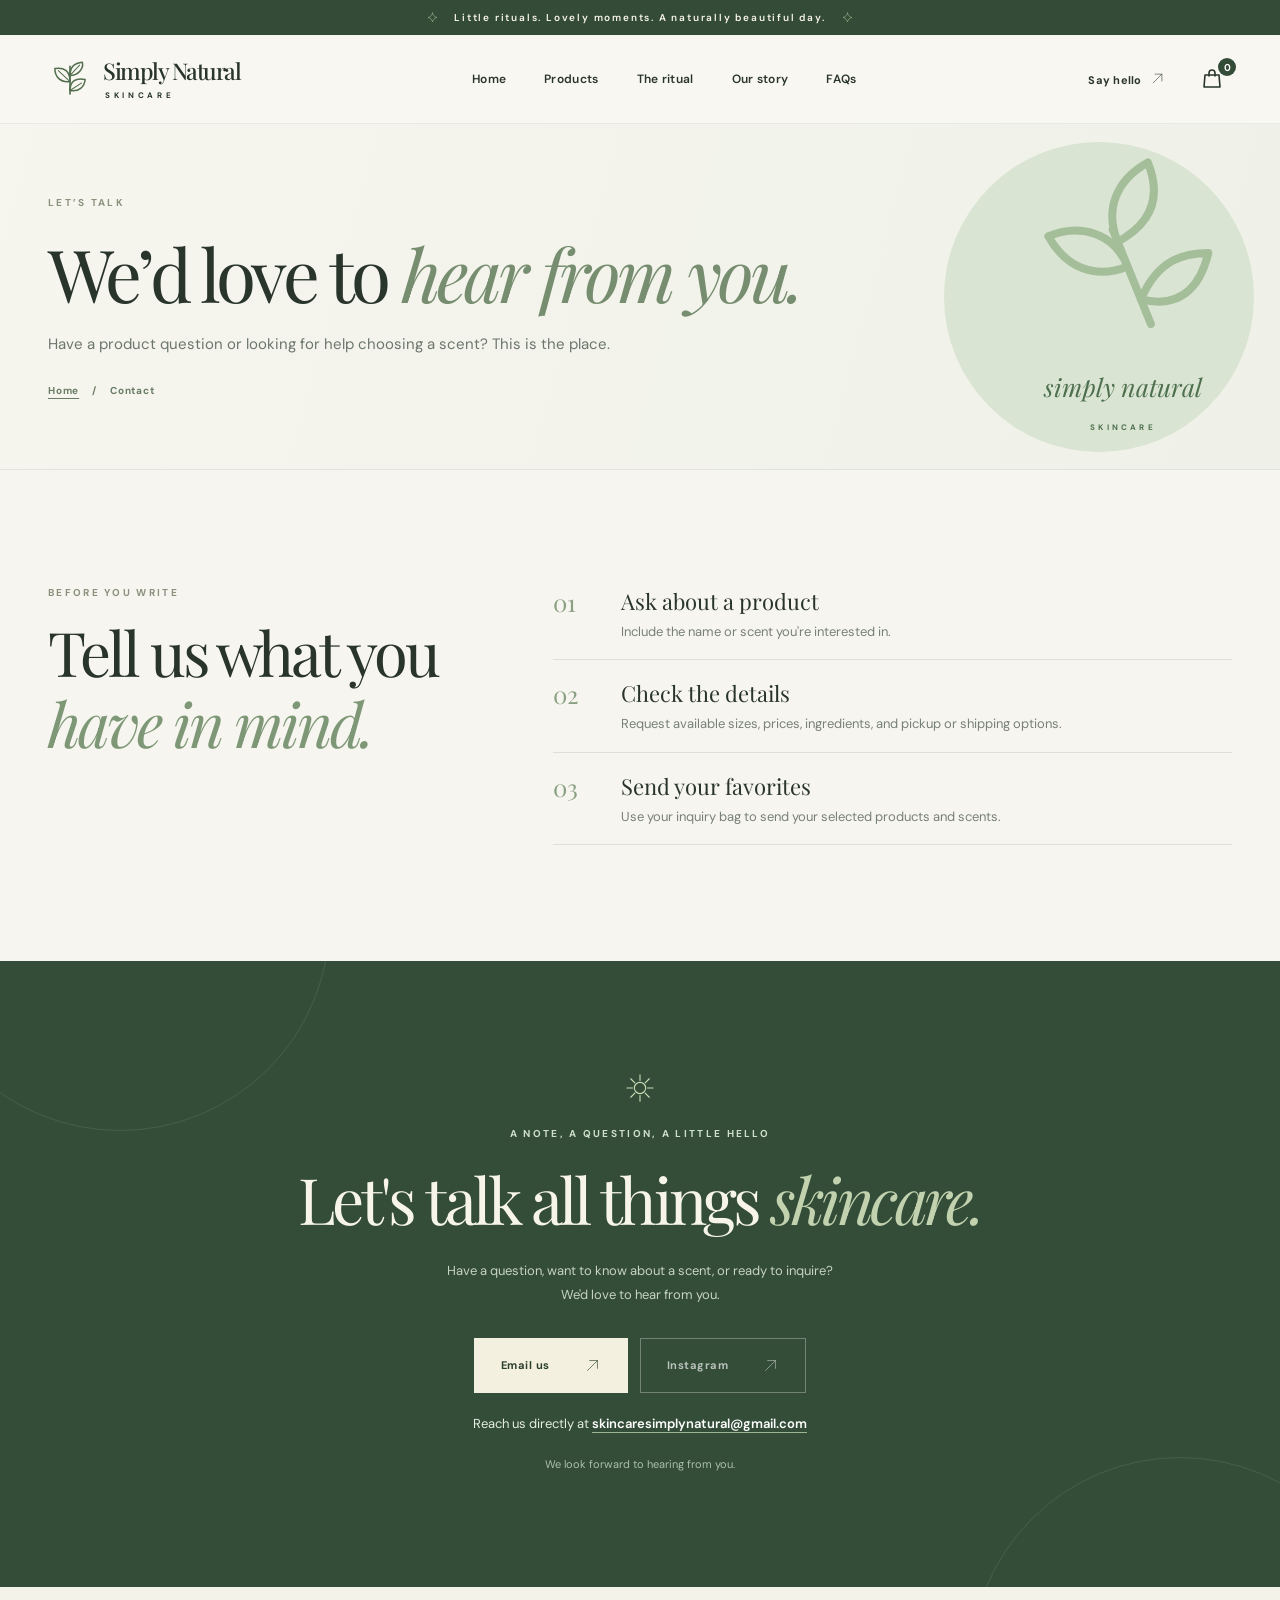
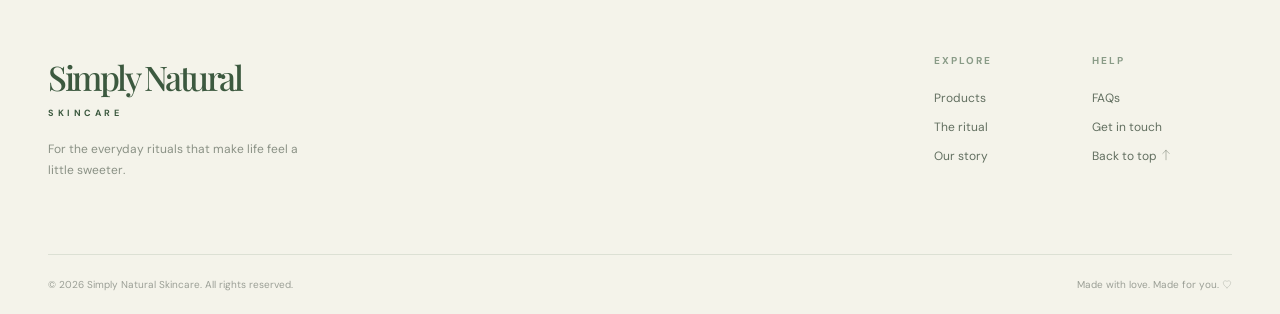
==== commit 1b4dd44d: "Add files via upload" ====
--- a/contact.html
+++ b/contact.html
@@ -19,7 +19,7 @@
 </head>
 <body>
 <a class="skip-link" href="#main">Skip to content</a>
-<div class="announcement"><span aria-hidden="true" class="tiny-star">✦</span> Little rituals. Lovely moments. A naturally beautiful day. <span aria-hidden="true" class="tiny-star">✦</span></div>
+<div class="announcement"><span aria-hidden="true" class="tiny-star"><svg class="sns-vector" viewBox="0 0 48 48" xmlns="http://www.w3.org/2000/svg" fill="none" stroke="currentColor" stroke-width="1.8" stroke-linecap="round" stroke-linejoin="round" aria-hidden="true" focusable="false"><path d="M24 4.5c2.9 11.6 7.9 16.6 19.5 19.5C31.9 26.9 26.9 31.9 24 43.5 21.1 31.9 16.1 26.9 4.5 24 16.1 21.1 21.1 16.1 24 4.5Z"/></svg></span> Little rituals. Lovely moments. A naturally beautiful day. <span aria-hidden="true" class="tiny-star"><svg class="sns-vector" viewBox="0 0 48 48" xmlns="http://www.w3.org/2000/svg" fill="none" stroke="currentColor" stroke-width="1.8" stroke-linecap="round" stroke-linejoin="round" aria-hidden="true" focusable="false"><path d="M24 4.5c2.9 11.6 7.9 16.6 19.5 19.5C31.9 26.9 26.9 31.9 24 43.5 21.1 31.9 16.1 26.9 4.5 24 16.1 21.1 21.1 16.1 24 4.5Z"/></svg></span></div>
 <div class="demo-notice" hidden="" id="demoNotice" role="note">Ask about scent availability before ordering. Individual product photos are still being added.</div>
 <header class="site-header" id="top">
 <div class="nav-container container">
@@ -29,7 +29,7 @@
 </a>
 <nav aria-label="Main navigation" class="desktop-nav"><a href="index.html">Home</a><a href="scrubs.html">Products</a><a href="ritual.html">The ritual</a><a href="story.html">Our story</a><a href="faq.html">FAQs</a></nav>
 <div class="nav-actions">
-<a class="header-contact" href="contact.html">Say hello <span aria-hidden="true">↗</span></a>
+<a class="header-contact" href="contact.html">Say hello <span aria-hidden="true"><svg class="sns-vector" viewBox="0 0 48 48" xmlns="http://www.w3.org/2000/svg" fill="none" stroke="currentColor" stroke-width="1.8" stroke-linecap="round" stroke-linejoin="round" aria-hidden="true" focusable="false"><path d="M10 38 38 10M16 10h22v22"/></svg></span></a>
 <button aria-label="Open your inquiry bag" class="bag-button" id="openCart" type="button"><svg aria-hidden="true" fill="none" viewbox="0 0 24 24"><path d="M5 8h14l1 12H4L5 8ZM9 9V6a3 3 0 0 1 6 0v3" stroke="currentColor" stroke-linecap="round" stroke-linejoin="round" stroke-width="1.6"></path></svg><span aria-live="polite" class="bag-count" id="cartCount">0</span></button>
 <button aria-controls="mobileNav" aria-expanded="false" aria-label="Open menu" class="menu-button" id="menuButton" type="button"><span></span><span></span><span></span></button>
 </div>
@@ -40,10 +40,10 @@
 <div class="page-banner-content"><div class="eyebrow eyebrow-soft">LET’S TALK</div>
 <h1>We’d love to <em>hear from you.</em></h1><p>Have a product question or looking for help choosing a scent? This is the place.</p>
 <div class="page-breadcrumb"><a href="index.html">Home</a><span aria-hidden="true">/</span><span>Contact</span></div>
-</div><div aria-hidden="true" class="page-banner-art"><span class="page-banner-sun"></span><span class="page-banner-stem">❋</span><span class="page-banner-mark">simply natural<br/><small>SKINCARE</small></span></div>
-</div></section><section class="contact-prelude section-pad"><div class="container contact-prelude-grid"><div><div class="eyebrow eyebrow-soft">BEFORE YOU WRITE</div><h2>Tell us what you <em>have in mind.</em></h2></div><div class="contact-prelude-cards"><article><span>01</span><h3>Ask about a product</h3><p>Include the name or scent you're interested in.</p></article><article><span>02</span><h3>Check the details</h3><p>Request available sizes, prices, ingredients, and pickup or shipping options.</p></article><article><span>03</span><h3>Send your favorites</h3><p>Use your inquiry bag to send your selected products and scents.</p></article></div></div></section><section class="contact-section" id="contact"><div class="container contact-inner"><span aria-hidden="true" class="contact-sun">✷</span><div class="eyebrow">A NOTE, A QUESTION, A LITTLE HELLO</div><h2>Let's talk all things <em>skincare.</em></h2><p>Have a question, want to know about a scent, or ready to inquire? We'd love to hear from you.</p><div class="contact-actions"><a class="btn btn-light" href="mailto:skincaresimplynatural@gmail.com" id="contactEmail">Email us <span aria-hidden="true">↗</span></a><a aria-disabled="true" class="btn btn-line-light" href="#" id="contactInstagram">Instagram <span aria-hidden="true">↗</span></a></div><p class="contact-email-address">Reach us directly at <a href="mailto:skincaresimplynatural@gmail.com">skincaresimplynatural@gmail.com</a></p><p aria-live="polite" class="contact-status" id="contactStatus">We look forward to hearing from you ♡</p></div></section></main><footer class="footer"><div class="container"><div class="footer-main"><div><a class="footer-brand" href="index.html">Simply Natural <span>SKINCARE</span></a><p>For the everyday rituals that make life feel a little sweeter.</p></div><div class="footer-links"><div><span>EXPLORE</span><a href="scrubs.html">Products</a><a href="ritual.html">The ritual</a><a href="story.html">Our story</a></div><div><span>HELP</span><a href="faq.html">FAQs</a><a href="contact.html">Get in touch</a><a href="index.html">Back to top ↑</a></div></div></div><div class="footer-bottom"><span>© <span id="year"></span> Simply Natural Skincare. All rights reserved.</span><span>Made with love. Made for you. ♡</span></div></div></footer><div class="drawer-backdrop" hidden="" id="cartBackdrop"></div><aside aria-labelledby="cartTitle" aria-modal="true" class="cart-drawer" hidden="" id="cartDrawer" role="dialog">
+</div><div aria-hidden="true" class="page-banner-art"><span class="page-banner-sun"></span><span class="page-banner-stem"><svg class="sns-vector" viewBox="0 0 48 48" xmlns="http://www.w3.org/2000/svg" fill="none" stroke="currentColor" stroke-width="1.8" stroke-linecap="round" stroke-linejoin="round" aria-hidden="true" focusable="false"><path d="M24 40V17M24 26c-8 0-13-5-14-13 8 0 14 5 14 13ZM24 20c0-8 5-13 13-14 0 8-4 13-13 14ZM24 34c7-7 13-6 18-4-5 7-11 9-18 4Z"/></svg></span><span class="page-banner-mark">simply natural<br/><small>SKINCARE</small></span></div>
+</div></section><section class="contact-prelude section-pad"><div class="container contact-prelude-grid"><div><div class="eyebrow eyebrow-soft">BEFORE YOU WRITE</div><h2>Tell us what you <em>have in mind.</em></h2></div><div class="contact-prelude-cards"><article><span>01</span><h3>Ask about a product</h3><p>Include the name or scent you're interested in.</p></article><article><span>02</span><h3>Check the details</h3><p>Request available sizes, prices, ingredients, and pickup or shipping options.</p></article><article><span>03</span><h3>Send your favorites</h3><p>Use your inquiry bag to send your selected products and scents.</p></article></div></div></section><section class="contact-section" id="contact"><div class="container contact-inner"><span aria-hidden="true" class="contact-sun"><svg class="sns-vector" viewBox="0 0 48 48" xmlns="http://www.w3.org/2000/svg" fill="none" stroke="currentColor" stroke-width="1.8" stroke-linecap="round" stroke-linejoin="round" aria-hidden="true" focusable="false"><circle cx="24" cy="24" r="9"/><path d="M24 3v9M24 36v9M3 24h9M36 24h9M9.2 9.2l6.5 6.5M32.3 32.3l6.5 6.5M38.8 9.2l-6.5 6.5M15.7 32.3l-6.5 6.5"/></svg></span><div class="eyebrow">A NOTE, A QUESTION, A LITTLE HELLO</div><h2>Let's talk all things <em>skincare.</em></h2><p>Have a question, want to know about a scent, or ready to inquire? We'd love to hear from you.</p><div class="contact-actions"><a class="btn btn-light" href="mailto:skincaresimplynatural@gmail.com" id="contactEmail">Email us <span aria-hidden="true"><svg class="sns-vector" viewBox="0 0 48 48" xmlns="http://www.w3.org/2000/svg" fill="none" stroke="currentColor" stroke-width="1.8" stroke-linecap="round" stroke-linejoin="round" aria-hidden="true" focusable="false"><path d="M10 38 38 10M16 10h22v22"/></svg></span></a><a aria-disabled="true" class="btn btn-line-light" href="#" id="contactInstagram">Instagram <span aria-hidden="true"><svg class="sns-vector" viewBox="0 0 48 48" xmlns="http://www.w3.org/2000/svg" fill="none" stroke="currentColor" stroke-width="1.8" stroke-linecap="round" stroke-linejoin="round" aria-hidden="true" focusable="false"><path d="M10 38 38 10M16 10h22v22"/></svg></span></a></div><p class="contact-email-address">Reach us directly at <a href="mailto:skincaresimplynatural@gmail.com">skincaresimplynatural@gmail.com</a></p><p aria-live="polite" class="contact-status" id="contactStatus">We look forward to hearing from you <svg class="sns-vector" viewBox="0 0 48 48" xmlns="http://www.w3.org/2000/svg" fill="none" stroke="currentColor" stroke-width="1.8" stroke-linecap="round" stroke-linejoin="round" aria-hidden="true" focusable="false"><path d="M24 42S6 31.5 6 18.8a10.2 10.2 0 0 1 18-6.7 10.2 10.2 0 0 1 18 6.7C42 31.5 24 42 24 42Z"/></svg></p></div></section></main><footer class="footer"><div class="container"><div class="footer-main"><div><a class="footer-brand" href="index.html">Simply Natural <span>SKINCARE</span></a><p>For the everyday rituals that make life feel a little sweeter.</p></div><div class="footer-links"><div><span>EXPLORE</span><a href="scrubs.html">Products</a><a href="ritual.html">The ritual</a><a href="story.html">Our story</a></div><div><span>HELP</span><a href="faq.html">FAQs</a><a href="contact.html">Get in touch</a><a href="index.html">Back to top <svg class="sns-vector" viewBox="0 0 48 48" xmlns="http://www.w3.org/2000/svg" fill="none" stroke="currentColor" stroke-width="1.8" stroke-linecap="round" stroke-linejoin="round" aria-hidden="true" focusable="false"><path d="M24 43V5M11 18 24 5l13 13"/></svg></a></div></div></div><div class="footer-bottom"><span>© <span id="year"></span> Simply Natural Skincare. All rights reserved.</span><span>Made with love. Made for you. <svg class="sns-vector" viewBox="0 0 48 48" xmlns="http://www.w3.org/2000/svg" fill="none" stroke="currentColor" stroke-width="1.8" stroke-linecap="round" stroke-linejoin="round" aria-hidden="true" focusable="false"><path d="M24 42S6 31.5 6 18.8a10.2 10.2 0 0 1 18-6.7 10.2 10.2 0 0 1 18 6.7C42 31.5 24 42 24 42Z"/></svg></span></div></div></footer><div class="drawer-backdrop" hidden="" id="cartBackdrop"></div><aside aria-labelledby="cartTitle" aria-modal="true" class="cart-drawer" hidden="" id="cartDrawer" role="dialog">
 <div class="cart-top"><div><span class="eyebrow eyebrow-soft">YOUR FAVORITES</span><h2 id="cartTitle">Inquiry bag <span id="cartHeadingCount">(0)</span></h2></div><button aria-label="Close bag" class="icon-close" id="closeCart" type="button">×</button></div>
 <div class="cart-body" id="cartItems"></div>
-<div class="cart-footer"><p class="cart-note">This is an inquiry only. No payment will be collected on this website; we'll confirm details and pricing first.</p><button class="btn btn-dark cart-action" id="copyRequest" type="button">Copy inquiry <span aria-hidden="true">↗</span></button><button class="btn btn-outline cart-action" id="emailRequest" type="button">Email inquiry <span aria-hidden="true">↗</span></button><p aria-live="polite" class="cart-feedback" id="cartFeedback"></p></div>
+<div class="cart-footer"><p class="cart-note">This is an inquiry only. No payment will be collected on this website; we'll confirm details and pricing first.</p><button class="btn btn-dark cart-action" id="copyRequest" type="button">Copy inquiry <span aria-hidden="true"><svg class="sns-vector" viewBox="0 0 48 48" xmlns="http://www.w3.org/2000/svg" fill="none" stroke="currentColor" stroke-width="1.8" stroke-linecap="round" stroke-linejoin="round" aria-hidden="true" focusable="false"><path d="M10 38 38 10M16 10h22v22"/></svg></span></button><button class="btn btn-outline cart-action" id="emailRequest" type="button">Email inquiry <span aria-hidden="true"><svg class="sns-vector" viewBox="0 0 48 48" xmlns="http://www.w3.org/2000/svg" fill="none" stroke="currentColor" stroke-width="1.8" stroke-linecap="round" stroke-linejoin="round" aria-hidden="true" focusable="false"><path d="M10 38 38 10M16 10h22v22"/></svg></span></button><p aria-live="polite" class="cart-feedback" id="cartFeedback"></p></div>
 </aside><div class="modal-backdrop" hidden="" id="productBackdrop"></div><div aria-labelledby="modalProductName" aria-modal="true" class="product-modal" hidden="" id="productModal" role="dialog"><button aria-label="Close product details" class="icon-close modal-close" id="closeProduct" type="button">×</button><div id="modalContent"></div></div><div aria-live="polite" class="toast" id="toast" role="status"></div></body>
 </html>
--- a/styles.css
+++ b/styles.css
@@ -101,7 +101,7 @@
 
 /* Share the Glow: homepage referral invitation */
 .referral-section{position:relative;overflow:hidden;background:linear-gradient(135deg,#f9f1ec 0%,#f8f5ed 64%,#f0f0e5 100%);padding-block:104px;border-top:1px solid #eae1d8;border-bottom:1px solid #e8e4da}
-.referral-section::before{content:"✳";position:absolute;right:-50px;top:-110px;font-size:390px;line-height:1;color:#e6d7ce;opacity:.28;pointer-events:none}
+.referral-section::before{content:"";position:absolute;right:-50px;top:-110px;width:390px;height:390px;background:url("assets/referral-starburst.svg") center / contain no-repeat;opacity:.28;pointer-events:none}
 .referral-grid{display:grid;grid-template-columns:minmax(0,1fr) minmax(0,1.05fr);align-items:center;gap:clamp(38px,6.5vw,100px);position:relative}
 .referral-visual{min-width:0;text-align:center}
 .referral-photo-frame{background:#fffaf5;padding:12px;box-shadow:0 22px 55px rgba(91,65,52,.13);border:1px solid #e8d9d2;border-radius:5px;transform:rotate(-1.35deg)}
@@ -192,3 +192,14 @@
 .contact-email-address{margin:20px 0 0!important;font-size:13px!important;line-height:1.7!important;color:#e5eee1!important;overflow-wrap:anywhere}
 .contact-email-address a{color:#fff;text-decoration:underline;text-underline-offset:4px;text-decoration-color:#9cb694;font-weight:600}
 .contact-email-address a:hover,.contact-email-address a:focus-visible{color:#d1e9bd}
+
+
+/* Decorative icons: SVG paths prevent mobile operating systems from substituting emojis. */
+.sns-vector {display:inline-block;vertical-align:-.13em;width:1em;height:1em;flex-shrink:0;overflow:visible;color:inherit;fill:none;stroke:currentColor;stroke-width:1.8;stroke-linecap:round;stroke-linejoin:round}
+.scent-symbol .sns-vector{width:1em;height:1em;vertical-align:middle}
+.cart-empty .empty-icon .sns-vector{width:1em;height:1em}
+.jar-sticker-mark .sns-vector{width:1em;height:1em}
+.referral-offer-icon .sns-vector{width:.85em;height:.85em}
+.ritual-circle-text .sns-vector{vertical-align:-.17em}
+.cart-art .sns-vector{width:1.1em;height:1.1em}
+.scent-select-arrow{display:block;width:9px;height:9px;right:17px;top:45%;border-right:1.7px solid #617b5b;border-bottom:1.7px solid #617b5b;transform:translateY(-50%) rotate(45deg);font-size:0}
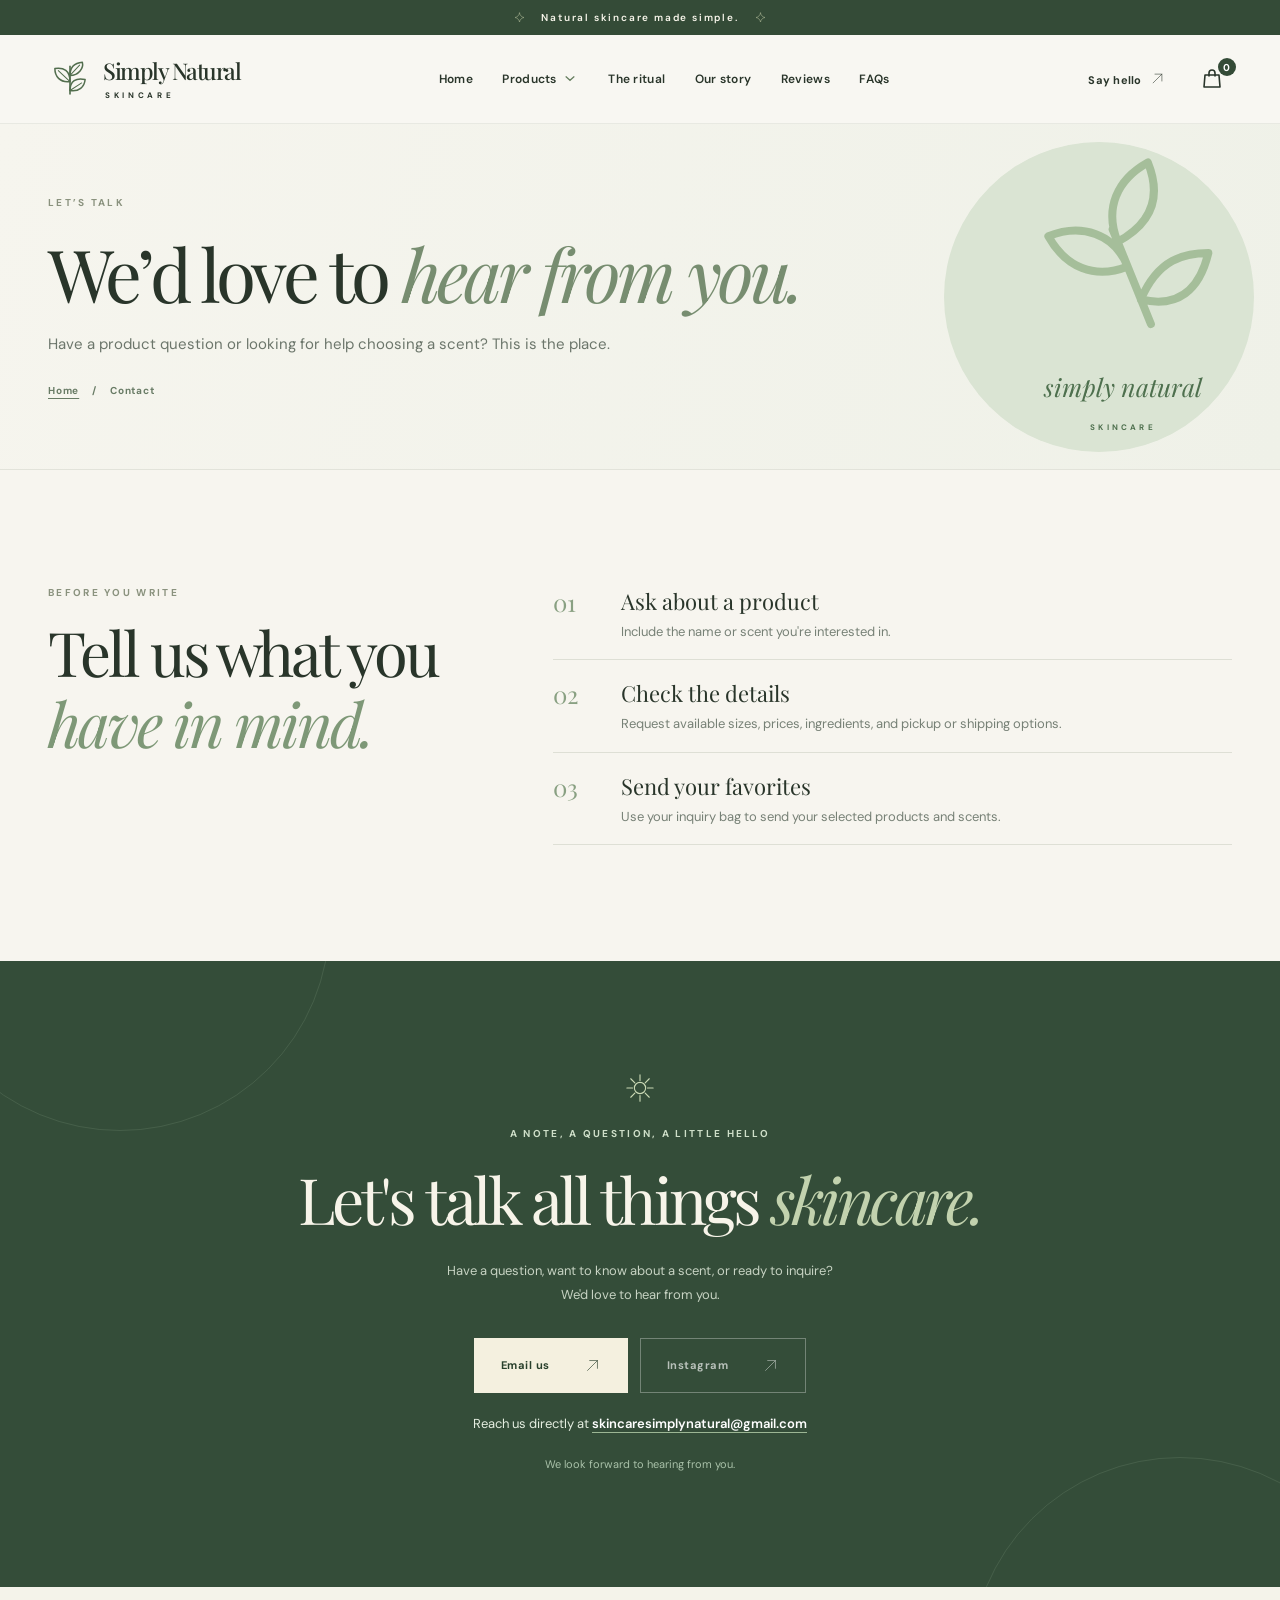
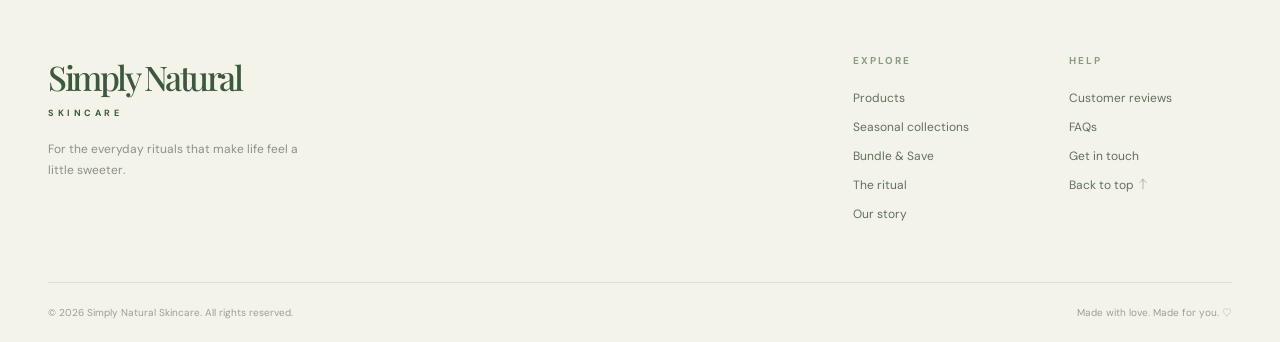
==== commit 2fb14252: "Add files via upload" ====
--- a/contact.html
+++ b/contact.html
@@ -16,10 +16,10 @@
 <link href="https://fonts.googleapis.com/css2?family=DM+Sans:wght@400;500;600;700&amp;family=Manrope:wght@400;500;600;700&amp;family=Playfair+Display:ital,wght@0,400;0,500;0,600;1,400;1,500&amp;display=swap" rel="stylesheet"/>
 <link href="styles.css" rel="stylesheet"/>
 <script defer="" src="script.js"></script>
-</head>
+<script defer="" src="extras.js"></script></head>
 <body>
 <a class="skip-link" href="#main">Skip to content</a>
-<div class="announcement"><span aria-hidden="true" class="tiny-star"><svg class="sns-vector" viewBox="0 0 48 48" xmlns="http://www.w3.org/2000/svg" fill="none" stroke="currentColor" stroke-width="1.8" stroke-linecap="round" stroke-linejoin="round" aria-hidden="true" focusable="false"><path d="M24 4.5c2.9 11.6 7.9 16.6 19.5 19.5C31.9 26.9 26.9 31.9 24 43.5 21.1 31.9 16.1 26.9 4.5 24 16.1 21.1 21.1 16.1 24 4.5Z"/></svg></span> Little rituals. Lovely moments. A naturally beautiful day. <span aria-hidden="true" class="tiny-star"><svg class="sns-vector" viewBox="0 0 48 48" xmlns="http://www.w3.org/2000/svg" fill="none" stroke="currentColor" stroke-width="1.8" stroke-linecap="round" stroke-linejoin="round" aria-hidden="true" focusable="false"><path d="M24 4.5c2.9 11.6 7.9 16.6 19.5 19.5C31.9 26.9 26.9 31.9 24 43.5 21.1 31.9 16.1 26.9 4.5 24 16.1 21.1 21.1 16.1 24 4.5Z"/></svg></span></div>
+<div class="announcement"><span aria-hidden="true" class="tiny-star"><svg aria-hidden="true" class="sns-vector" fill="none" focusable="false" stroke="currentColor" stroke-linecap="round" stroke-linejoin="round" stroke-width="1.8" viewbox="0 0 48 48" xmlns="http://www.w3.org/2000/svg"><path d="M24 4.5c2.9 11.6 7.9 16.6 19.5 19.5C31.9 26.9 26.9 31.9 24 43.5 21.1 31.9 16.1 26.9 4.5 24 16.1 21.1 21.1 16.1 24 4.5Z"></path></svg></span> Natural skincare made simple. <span aria-hidden="true" class="tiny-star"><svg aria-hidden="true" class="sns-vector" fill="none" focusable="false" stroke="currentColor" stroke-linecap="round" stroke-linejoin="round" stroke-width="1.8" viewbox="0 0 48 48" xmlns="http://www.w3.org/2000/svg"><path d="M24 4.5c2.9 11.6 7.9 16.6 19.5 19.5C31.9 26.9 26.9 31.9 24 43.5 21.1 31.9 16.1 26.9 4.5 24 16.1 21.1 21.1 16.1 24 4.5Z"></path></svg></span></div>
 <div class="demo-notice" hidden="" id="demoNotice" role="note">Ask about scent availability before ordering. Individual product photos are still being added.</div>
 <header class="site-header" id="top">
 <div class="nav-container container">
@@ -27,23 +27,23 @@
 <span aria-hidden="true" class="brand-mark"><svg fill="none" viewbox="0 0 64 64"><path d="M32 53V13" stroke="currentColor" stroke-linecap="round" stroke-width="2.4"></path><path d="M32 35C17 37 10 27 10 16c13-2 22 3 22 19ZM32 26C45 26 52 15 50 7 38 8 32 14 32 26ZM32 48c13 2 21-5 22-16-13-3-22 2-22 16Z" stroke="currentColor" stroke-linejoin="round" stroke-width="2.2"></path><path d="m15 19 17 16M46 11 32 26M49 37 32 48" stroke="currentColor" stroke-linecap="round" stroke-width="1.5"></path></svg></span>
 <span class="brand-type"><strong>Simply Natural</strong><span>SKINCARE</span></span>
 </a>
-<nav aria-label="Main navigation" class="desktop-nav"><a href="index.html">Home</a><a href="scrubs.html">Products</a><a href="ritual.html">The ritual</a><a href="story.html">Our story</a><a href="faq.html">FAQs</a></nav>
+<nav aria-label="Main navigation" class="desktop-nav"><a href="index.html">Home</a><div class="nav-products-group"><a class="nav-products-link" href="scrubs.html">Products</a><button aria-controls="productsSubmenu" aria-expanded="false" aria-label="Open Products submenu" class="nav-products-toggle" type="button"><svg aria-hidden="true" fill="none" stroke="currentColor" stroke-linecap="round" stroke-width="1.5" viewbox="0 0 16 16"><path d="m3.5 5.5 4.5 4 4.5-4"></path></svg></button><div class="nav-products-submenu" hidden="" id="productsSubmenu"><a href="scrubs.html">All products</a><a href="seasonal.html">Seasonal collections</a><a href="bundles.html">Bundle &amp; Save</a></div></div><a href="ritual.html">The ritual</a><a href="story.html">Our story</a><a href="reviews.html">Reviews</a><a href="faq.html">FAQs</a></nav>
 <div class="nav-actions">
-<a class="header-contact" href="contact.html">Say hello <span aria-hidden="true"><svg class="sns-vector" viewBox="0 0 48 48" xmlns="http://www.w3.org/2000/svg" fill="none" stroke="currentColor" stroke-width="1.8" stroke-linecap="round" stroke-linejoin="round" aria-hidden="true" focusable="false"><path d="M10 38 38 10M16 10h22v22"/></svg></span></a>
+<a class="header-contact" href="contact.html">Say hello <span aria-hidden="true"><svg aria-hidden="true" class="sns-vector" fill="none" focusable="false" stroke="currentColor" stroke-linecap="round" stroke-linejoin="round" stroke-width="1.8" viewbox="0 0 48 48" xmlns="http://www.w3.org/2000/svg"><path d="M10 38 38 10M16 10h22v22"></path></svg></span></a>
 <button aria-label="Open your inquiry bag" class="bag-button" id="openCart" type="button"><svg aria-hidden="true" fill="none" viewbox="0 0 24 24"><path d="M5 8h14l1 12H4L5 8ZM9 9V6a3 3 0 0 1 6 0v3" stroke="currentColor" stroke-linecap="round" stroke-linejoin="round" stroke-width="1.6"></path></svg><span aria-live="polite" class="bag-count" id="cartCount">0</span></button>
 <button aria-controls="mobileNav" aria-expanded="false" aria-label="Open menu" class="menu-button" id="menuButton" type="button"><span></span><span></span><span></span></button>
 </div>
 </div>
-<nav aria-label="Mobile navigation" class="mobile-nav" hidden="" id="mobileNav"><a href="index.html">Home</a><a href="scrubs.html">Products</a><a href="ritual.html">The ritual</a><a href="story.html">Our story</a><a href="faq.html">FAQs</a><a aria-current="page" href="contact.html">Contact</a></nav>
+<nav aria-label="Mobile navigation" class="mobile-nav" hidden="" id="mobileNav"><a href="index.html">Home</a><a href="scrubs.html">Products</a><div class="mobile-product-sublinks"><a href="seasonal.html">Seasonal collections</a><a href="bundles.html">Bundle &amp; Save</a></div><a href="ritual.html">The ritual</a><a href="story.html">Our story</a><a href="reviews.html">Customer reviews</a><a href="faq.html">FAQs</a><a aria-current="page" href="contact.html">Contact</a></nav>
 </header>
 <main id="main"><section class="page-banner"><div class="container page-banner-inner">
 <div class="page-banner-content"><div class="eyebrow eyebrow-soft">LET’S TALK</div>
 <h1>We’d love to <em>hear from you.</em></h1><p>Have a product question or looking for help choosing a scent? This is the place.</p>
 <div class="page-breadcrumb"><a href="index.html">Home</a><span aria-hidden="true">/</span><span>Contact</span></div>
-</div><div aria-hidden="true" class="page-banner-art"><span class="page-banner-sun"></span><span class="page-banner-stem"><svg class="sns-vector" viewBox="0 0 48 48" xmlns="http://www.w3.org/2000/svg" fill="none" stroke="currentColor" stroke-width="1.8" stroke-linecap="round" stroke-linejoin="round" aria-hidden="true" focusable="false"><path d="M24 40V17M24 26c-8 0-13-5-14-13 8 0 14 5 14 13ZM24 20c0-8 5-13 13-14 0 8-4 13-13 14ZM24 34c7-7 13-6 18-4-5 7-11 9-18 4Z"/></svg></span><span class="page-banner-mark">simply natural<br/><small>SKINCARE</small></span></div>
-</div></section><section class="contact-prelude section-pad"><div class="container contact-prelude-grid"><div><div class="eyebrow eyebrow-soft">BEFORE YOU WRITE</div><h2>Tell us what you <em>have in mind.</em></h2></div><div class="contact-prelude-cards"><article><span>01</span><h3>Ask about a product</h3><p>Include the name or scent you're interested in.</p></article><article><span>02</span><h3>Check the details</h3><p>Request available sizes, prices, ingredients, and pickup or shipping options.</p></article><article><span>03</span><h3>Send your favorites</h3><p>Use your inquiry bag to send your selected products and scents.</p></article></div></div></section><section class="contact-section" id="contact"><div class="container contact-inner"><span aria-hidden="true" class="contact-sun"><svg class="sns-vector" viewBox="0 0 48 48" xmlns="http://www.w3.org/2000/svg" fill="none" stroke="currentColor" stroke-width="1.8" stroke-linecap="round" stroke-linejoin="round" aria-hidden="true" focusable="false"><circle cx="24" cy="24" r="9"/><path d="M24 3v9M24 36v9M3 24h9M36 24h9M9.2 9.2l6.5 6.5M32.3 32.3l6.5 6.5M38.8 9.2l-6.5 6.5M15.7 32.3l-6.5 6.5"/></svg></span><div class="eyebrow">A NOTE, A QUESTION, A LITTLE HELLO</div><h2>Let's talk all things <em>skincare.</em></h2><p>Have a question, want to know about a scent, or ready to inquire? We'd love to hear from you.</p><div class="contact-actions"><a class="btn btn-light" href="mailto:skincaresimplynatural@gmail.com" id="contactEmail">Email us <span aria-hidden="true"><svg class="sns-vector" viewBox="0 0 48 48" xmlns="http://www.w3.org/2000/svg" fill="none" stroke="currentColor" stroke-width="1.8" stroke-linecap="round" stroke-linejoin="round" aria-hidden="true" focusable="false"><path d="M10 38 38 10M16 10h22v22"/></svg></span></a><a aria-disabled="true" class="btn btn-line-light" href="#" id="contactInstagram">Instagram <span aria-hidden="true"><svg class="sns-vector" viewBox="0 0 48 48" xmlns="http://www.w3.org/2000/svg" fill="none" stroke="currentColor" stroke-width="1.8" stroke-linecap="round" stroke-linejoin="round" aria-hidden="true" focusable="false"><path d="M10 38 38 10M16 10h22v22"/></svg></span></a></div><p class="contact-email-address">Reach us directly at <a href="mailto:skincaresimplynatural@gmail.com">skincaresimplynatural@gmail.com</a></p><p aria-live="polite" class="contact-status" id="contactStatus">We look forward to hearing from you <svg class="sns-vector" viewBox="0 0 48 48" xmlns="http://www.w3.org/2000/svg" fill="none" stroke="currentColor" stroke-width="1.8" stroke-linecap="round" stroke-linejoin="round" aria-hidden="true" focusable="false"><path d="M24 42S6 31.5 6 18.8a10.2 10.2 0 0 1 18-6.7 10.2 10.2 0 0 1 18 6.7C42 31.5 24 42 24 42Z"/></svg></p></div></section></main><footer class="footer"><div class="container"><div class="footer-main"><div><a class="footer-brand" href="index.html">Simply Natural <span>SKINCARE</span></a><p>For the everyday rituals that make life feel a little sweeter.</p></div><div class="footer-links"><div><span>EXPLORE</span><a href="scrubs.html">Products</a><a href="ritual.html">The ritual</a><a href="story.html">Our story</a></div><div><span>HELP</span><a href="faq.html">FAQs</a><a href="contact.html">Get in touch</a><a href="index.html">Back to top <svg class="sns-vector" viewBox="0 0 48 48" xmlns="http://www.w3.org/2000/svg" fill="none" stroke="currentColor" stroke-width="1.8" stroke-linecap="round" stroke-linejoin="round" aria-hidden="true" focusable="false"><path d="M24 43V5M11 18 24 5l13 13"/></svg></a></div></div></div><div class="footer-bottom"><span>© <span id="year"></span> Simply Natural Skincare. All rights reserved.</span><span>Made with love. Made for you. <svg class="sns-vector" viewBox="0 0 48 48" xmlns="http://www.w3.org/2000/svg" fill="none" stroke="currentColor" stroke-width="1.8" stroke-linecap="round" stroke-linejoin="round" aria-hidden="true" focusable="false"><path d="M24 42S6 31.5 6 18.8a10.2 10.2 0 0 1 18-6.7 10.2 10.2 0 0 1 18 6.7C42 31.5 24 42 24 42Z"/></svg></span></div></div></footer><div class="drawer-backdrop" hidden="" id="cartBackdrop"></div><aside aria-labelledby="cartTitle" aria-modal="true" class="cart-drawer" hidden="" id="cartDrawer" role="dialog">
+</div><div aria-hidden="true" class="page-banner-art"><span class="page-banner-sun"></span><span class="page-banner-stem"><svg aria-hidden="true" class="sns-vector" fill="none" focusable="false" stroke="currentColor" stroke-linecap="round" stroke-linejoin="round" stroke-width="1.8" viewbox="0 0 48 48" xmlns="http://www.w3.org/2000/svg"><path d="M24 40V17M24 26c-8 0-13-5-14-13 8 0 14 5 14 13ZM24 20c0-8 5-13 13-14 0 8-4 13-13 14ZM24 34c7-7 13-6 18-4-5 7-11 9-18 4Z"></path></svg></span><span class="page-banner-mark">simply natural<br/><small>SKINCARE</small></span></div>
+</div></section><section class="contact-prelude section-pad"><div class="container contact-prelude-grid"><div><div class="eyebrow eyebrow-soft">BEFORE YOU WRITE</div><h2>Tell us what you <em>have in mind.</em></h2></div><div class="contact-prelude-cards"><article><span>01</span><h3>Ask about a product</h3><p>Include the name or scent you're interested in.</p></article><article><span>02</span><h3>Check the details</h3><p>Request available sizes, prices, ingredients, and pickup or shipping options.</p></article><article><span>03</span><h3>Send your favorites</h3><p>Use your inquiry bag to send your selected products and scents.</p></article></div></div></section><section class="contact-section" id="contact"><div class="container contact-inner"><span aria-hidden="true" class="contact-sun"><svg aria-hidden="true" class="sns-vector" fill="none" focusable="false" stroke="currentColor" stroke-linecap="round" stroke-linejoin="round" stroke-width="1.8" viewbox="0 0 48 48" xmlns="http://www.w3.org/2000/svg"><circle cx="24" cy="24" r="9"></circle><path d="M24 3v9M24 36v9M3 24h9M36 24h9M9.2 9.2l6.5 6.5M32.3 32.3l6.5 6.5M38.8 9.2l-6.5 6.5M15.7 32.3l-6.5 6.5"></path></svg></span><div class="eyebrow">A NOTE, A QUESTION, A LITTLE HELLO</div><h2>Let's talk all things <em>skincare.</em></h2><p>Have a question, want to know about a scent, or ready to inquire? We'd love to hear from you.</p><div class="contact-actions"><a class="btn btn-light" href="mailto:skincaresimplynatural@gmail.com" id="contactEmail">Email us <span aria-hidden="true"><svg aria-hidden="true" class="sns-vector" fill="none" focusable="false" stroke="currentColor" stroke-linecap="round" stroke-linejoin="round" stroke-width="1.8" viewbox="0 0 48 48" xmlns="http://www.w3.org/2000/svg"><path d="M10 38 38 10M16 10h22v22"></path></svg></span></a><a aria-disabled="true" class="btn btn-line-light" href="#" id="contactInstagram">Instagram <span aria-hidden="true"><svg aria-hidden="true" class="sns-vector" fill="none" focusable="false" stroke="currentColor" stroke-linecap="round" stroke-linejoin="round" stroke-width="1.8" viewbox="0 0 48 48" xmlns="http://www.w3.org/2000/svg"><path d="M10 38 38 10M16 10h22v22"></path></svg></span></a></div><p class="contact-email-address">Reach us directly at <a href="mailto:skincaresimplynatural@gmail.com">skincaresimplynatural@gmail.com</a></p><p aria-live="polite" class="contact-status" id="contactStatus">We look forward to hearing from you <svg aria-hidden="true" class="sns-vector" fill="none" focusable="false" stroke="currentColor" stroke-linecap="round" stroke-linejoin="round" stroke-width="1.8" viewbox="0 0 48 48" xmlns="http://www.w3.org/2000/svg"><path d="M24 42S6 31.5 6 18.8a10.2 10.2 0 0 1 18-6.7 10.2 10.2 0 0 1 18 6.7C42 31.5 24 42 24 42Z"></path></svg></p></div></section></main><footer class="footer"><div class="container"><div class="footer-main"><div><a class="footer-brand" href="index.html">Simply Natural <span>SKINCARE</span></a><p>For the everyday rituals that make life feel a little sweeter.</p></div><div class="footer-links"><div><span>EXPLORE</span><a href="scrubs.html">Products</a><a href="seasonal.html">Seasonal collections</a><a href="bundles.html">Bundle &amp; Save</a><a href="ritual.html">The ritual</a><a href="story.html">Our story</a></div><div><span>HELP</span><a href="reviews.html">Customer reviews</a><a href="faq.html">FAQs</a><a href="contact.html">Get in touch</a><a href="index.html">Back to top <svg aria-hidden="true" class="sns-vector" fill="none" focusable="false" stroke="currentColor" stroke-linecap="round" stroke-linejoin="round" stroke-width="1.8" viewbox="0 0 48 48" xmlns="http://www.w3.org/2000/svg"><path d="M24 43V5M11 18 24 5l13 13"></path></svg></a></div></div></div><div class="footer-bottom"><span>© <span id="year"></span> Simply Natural Skincare. All rights reserved.</span><span>Made with love. Made for you. <svg aria-hidden="true" class="sns-vector" fill="none" focusable="false" stroke="currentColor" stroke-linecap="round" stroke-linejoin="round" stroke-width="1.8" viewbox="0 0 48 48" xmlns="http://www.w3.org/2000/svg"><path d="M24 42S6 31.5 6 18.8a10.2 10.2 0 0 1 18-6.7 10.2 10.2 0 0 1 18 6.7C42 31.5 24 42 24 42Z"></path></svg></span></div></div></footer><div class="drawer-backdrop" hidden="" id="cartBackdrop"></div><aside aria-labelledby="cartTitle" aria-modal="true" class="cart-drawer" hidden="" id="cartDrawer" role="dialog">
 <div class="cart-top"><div><span class="eyebrow eyebrow-soft">YOUR FAVORITES</span><h2 id="cartTitle">Inquiry bag <span id="cartHeadingCount">(0)</span></h2></div><button aria-label="Close bag" class="icon-close" id="closeCart" type="button">×</button></div>
 <div class="cart-body" id="cartItems"></div>
-<div class="cart-footer"><p class="cart-note">This is an inquiry only. No payment will be collected on this website; we'll confirm details and pricing first.</p><button class="btn btn-dark cart-action" id="copyRequest" type="button">Copy inquiry <span aria-hidden="true"><svg class="sns-vector" viewBox="0 0 48 48" xmlns="http://www.w3.org/2000/svg" fill="none" stroke="currentColor" stroke-width="1.8" stroke-linecap="round" stroke-linejoin="round" aria-hidden="true" focusable="false"><path d="M10 38 38 10M16 10h22v22"/></svg></span></button><button class="btn btn-outline cart-action" id="emailRequest" type="button">Email inquiry <span aria-hidden="true"><svg class="sns-vector" viewBox="0 0 48 48" xmlns="http://www.w3.org/2000/svg" fill="none" stroke="currentColor" stroke-width="1.8" stroke-linecap="round" stroke-linejoin="round" aria-hidden="true" focusable="false"><path d="M10 38 38 10M16 10h22v22"/></svg></span></button><p aria-live="polite" class="cart-feedback" id="cartFeedback"></p></div>
+<div class="cart-footer"><p class="cart-note">This is an inquiry only. No payment will be collected on this website; we'll confirm details and pricing first.</p><button class="btn btn-dark cart-action" id="copyRequest" type="button">Copy inquiry <span aria-hidden="true"><svg aria-hidden="true" class="sns-vector" fill="none" focusable="false" stroke="currentColor" stroke-linecap="round" stroke-linejoin="round" stroke-width="1.8" viewbox="0 0 48 48" xmlns="http://www.w3.org/2000/svg"><path d="M10 38 38 10M16 10h22v22"></path></svg></span></button><button class="btn btn-outline cart-action" id="emailRequest" type="button">Email inquiry <span aria-hidden="true"><svg aria-hidden="true" class="sns-vector" fill="none" focusable="false" stroke="currentColor" stroke-linecap="round" stroke-linejoin="round" stroke-width="1.8" viewbox="0 0 48 48" xmlns="http://www.w3.org/2000/svg"><path d="M10 38 38 10M16 10h22v22"></path></svg></span></button><p aria-live="polite" class="cart-feedback" id="cartFeedback"></p></div>
 </aside><div class="modal-backdrop" hidden="" id="productBackdrop"></div><div aria-labelledby="modalProductName" aria-modal="true" class="product-modal" hidden="" id="productModal" role="dialog"><button aria-label="Close product details" class="icon-close modal-close" id="closeProduct" type="button">×</button><div id="modalContent"></div></div><div aria-live="polite" class="toast" id="toast" role="status"></div></body>
 </html>
--- a/styles.css
+++ b/styles.css
@@ -203,3 +203,454 @@
 .ritual-circle-text .sns-vector{vertical-align:-.17em}
 .cart-art .sns-vector{width:1.1em;height:1.1em}
 .scent-select-arrow{display:block;width:9px;height:9px;right:17px;top:45%;border-right:1.7px solid #617b5b;border-bottom:1.7px solid #617b5b;transform:translateY(-50%) rotate(45deg);font-size:0}
+
+/* Homepage banner update */
+.hero-visual-banner{display:flex;align-items:center;justify-content:center;background:linear-gradient(145deg,#eef1ea 0%,#dce5d5 100%);padding:34px;min-height:650px}.hero-visual-banner:after{content:none}.hero-banner-image{width:100%;height:100%;max-width:760px;object-fit:contain;border-radius:8px;box-shadow:0 16px 34px rgba(56,73,52,.12)}@media(max-width:1140px){.hero-visual-banner{padding:28px;min-height:600px}}@media(max-width:850px){.hero-visual-banner{padding:24px;min-height:570px}}@media(max-width:620px){.hero-visual-banner{padding:18px;min-height:320px}.hero-banner-image{max-width:100%;max-height:100%}}
+
+
+/* Full-width homepage banner hero update */
+.hero-full-banner{
+  background:#f2f1e9;
+}
+.hero-full-banner::before{
+  content:"";
+  position:absolute;
+  inset:0;
+  background-image:linear-gradient(rgba(247,245,239,.72), rgba(247,245,239,.72)), url('assets/homepage_brand_banner.webp');
+  background-repeat:no-repeat;
+  background-position:center center;
+  background-size:cover;
+  opacity:1;
+  pointer-events:none;
+}
+.hero-full-banner .hero-texture{
+  opacity:.18;
+}
+.hero-full-banner .hero-grid{
+  display:block;
+  min-height:665px;
+}
+.hero-full-banner .hero-copy{
+  max-width:760px;
+  padding:84px 38px 95px 0;
+}
+.hero-full-banner .hero-copy>p,
+.hero-full-banner .hero-foot,
+.hero-full-banner .eyebrow,
+.hero-full-banner .text-link{
+  position:relative;
+  z-index:2;
+}
+.hero-full-banner h1{
+  position:relative;
+  z-index:2;
+  max-width:760px;
+}
+.hero-full-banner .hero-cta{
+  position:relative;
+  z-index:2;
+}
+.hero-full-banner .hero-copy>p{
+  max-width:500px;
+}
+.hero-full-banner .hero-foot{
+  margin-top:64px;
+  background:rgba(247,245,239,.34);
+  padding:10px 14px;
+  border-radius:999px;
+  backdrop-filter:blur(2px);
+}
+.hero-full-banner .hero-visual{
+  display:none !important;
+}
+
+@media(max-width:1140px){
+  .hero-full-banner .hero-grid{min-height:610px;}
+  .hero-full-banner .hero-copy{padding-right:25px;}
+}
+@media(max-width:850px){
+  .hero-full-banner .hero-grid{min-height:570px;}
+}
+@media(max-width:620px){
+  .hero-full-banner::before{
+    background-image:linear-gradient(rgba(247,245,239,.8), rgba(247,245,239,.8)), url('assets/homepage_brand_banner.webp');
+    background-position:center top;
+    background-size:cover;
+  }
+  .hero-full-banner .hero-grid{
+    min-height:auto;
+  }
+  .hero-full-banner .hero-copy{
+    padding:66px 22px 56px;
+  }
+  .hero-full-banner .hero-foot{
+    margin-top:34px;
+    max-width:max-content;
+    flex-wrap:wrap;
+    border-radius:20px;
+  }
+}
+
+
+/* COZY EDITORIAL HOMEPAGE — brand banner and content never overlap. */
+.brand-banner{
+  position:relative;isolation:isolate;overflow:hidden;
+  background:#f9f8f3;
+  border-bottom:1px solid #e9e9dd;
+}
+.brand-banner::before{
+  content:"";position:absolute;inset:0;pointer-events:none;
+  background:radial-gradient(ellipse at 4% 0%,rgba(210,221,200,.35),transparent 47%),
+             radial-gradient(ellipse at 98% 75%,rgba(216,224,207,.34),transparent 43%);
+}
+.brand-banner-inner{
+  position:relative;display:flex;align-items:center;justify-content:center;
+  max-width:1200px;margin-inline:auto;padding:0 20px;
+}
+.brand-banner-image{
+  width:min(100%,650px);height:auto;display:block;
+  mix-blend-mode:multiply;
+}
+.hero-editorial{
+  background:#f5f4ee;
+  border-bottom:1px solid rgba(88,111,81,.12);
+}
+.hero-editorial .hero-grid{
+  display:grid;grid-template-columns:minmax(0,1.08fr) minmax(0,.92fr);
+  align-items:center;gap:clamp(36px,5.4vw,82px);
+  min-height:0;
+  padding-top:48px;padding-bottom:52px;
+}
+.hero-editorial .hero-copy{
+  display:flex;justify-content:center;align-items:flex-start;flex-direction:column;
+  padding:12px 0 14px;max-width:570px;
+}
+.hero-editorial .hero-copy .eyebrow{font-size:10px;letter-spacing:.16em;color:#687c63}
+.hero-editorial .hero-copy h1{
+  margin:20px 0 20px;
+  font-size:clamp(48px,4.45vw,70px);
+  letter-spacing:-.064em;line-height:1.12;
+}
+.hero-editorial .hero-copy>p{
+  font-size:14px;line-height:1.85;max-width:455px;color:#6f766d;
+}
+.hero-editorial .hero-cta{margin-top:27px;gap:25px}
+.hero-editorial .hero-feature{
+  width:100%;height:355px;margin:0;position:relative;
+  padding:9px;border:1px solid #e3e1d6;
+  background:#fbfaf5;box-shadow:15px 16px 42px rgba(62,79,53,.085);
+}
+.hero-editorial .hero-feature>img{
+  width:100%;height:100%;object-fit:cover;object-position:center 49%;display:block;
+}
+.hero-editorial .hero-feature-caption{
+  position:absolute;right:-12px;bottom:22px;max-width:75%;
+  padding:13px 19px 13px 18px;background:rgba(252,251,244,.97);
+  box-shadow:0 6px 25px rgba(37,53,40,.10);
+  display:flex;flex-direction:column;gap:3px;
+}
+.hero-editorial .hero-feature-caption span{
+  font:600 9px var(--sans);letter-spacing:.13em;color:#87977f;
+}
+.hero-editorial .hero-feature-caption strong{
+  font:italic 22px/1.3 var(--serif);letter-spacing:-.025em;color:#425d43;
+}
+@media(max-width:850px){
+  .brand-banner-image{width:min(100%,610px)}
+  .hero-editorial .hero-grid{grid-template-columns:minmax(0,1fr) minmax(0,.84fr);gap:23px;padding-block:40px}
+  .hero-editorial .hero-copy h1{font-size:clamp(38px,5.7vw,54px)}
+  .hero-editorial .hero-copy .eyebrow{font-size:9px;line-height:1.5}
+  .hero-editorial .hero-feature{height:340px}
+  .hero-editorial .hero-cta{gap:16px}
+}
+@media(max-width:620px){
+  .brand-banner-inner{padding-inline:0}
+  .brand-banner-image{width:min(100%,540px)}
+  .hero-editorial .hero-grid{
+    display:flex;flex-direction:column;align-items:stretch;
+    padding-top:38px;padding-bottom:42px;gap:32px;
+  }
+  .hero-editorial .hero-copy{padding:0;max-width:none}
+  .hero-editorial .hero-copy h1{font-size:clamp(43px,11vw,60px);margin:17px 0 16px}
+  .hero-editorial .hero-copy>p{font-size:13px;max-width:450px}
+  .hero-editorial .hero-cta{margin-top:23px;gap:17px}
+  .hero-editorial .hero-feature{height:345px;width:100%;max-width:520px;margin-inline:auto}
+  .hero-editorial .hero-feature-caption{right:-3px;bottom:17px;padding:12px 14px}
+  .hero-editorial .hero-feature-caption strong{font-size:19px}
+}
+@media(max-width:370px){
+  .hero-editorial .hero-copy .eyebrow{font-size:8px;letter-spacing:.09em}
+  .hero-editorial .hero-cta{flex-direction:column;align-items:flex-start}
+  .hero-editorial .hero-feature{height:310px}
+}
+
+/* Final visual refinements: intentional title lines, uncropped real product photo. */
+.hero-editorial .hero-copy h1 em{display:block}
+.hero-editorial .hero-feature{
+  width:min(100%,322px);
+  height:auto;
+  aspect-ratio:668 / 817;
+  margin-inline:auto;
+}
+.hero-editorial .hero-feature>img{object-fit:contain;object-position:center}
+@media(max-width:620px){
+  .hero-editorial .hero-grid{padding-inline:22px}
+  .hero-editorial .hero-copy h1{font-size:clamp(37px,10vw,55px)}
+  .hero-editorial .hero-feature{width:min(100%,320px);height:auto;aspect-ratio:668 / 817}
+}
+@media(max-width:370px){
+  .hero-editorial .hero-copy h1{font-size:34px}
+}
+
+
+/* Ritual photo replacement update */
+.ritual-visual-photo{
+  display:flex;
+  align-items:center;
+  justify-content:center;
+  padding:24px;
+  background:linear-gradient(180deg,#f4f1e8 0%,#ece9df 100%);
+}
+.ritual-photo-frame{
+  width:100%;
+  height:100%;
+  min-height:500px;
+  display:flex;
+  align-items:center;
+  justify-content:center;
+  background:rgba(255,255,255,.45);
+  border:1px solid rgba(255,255,255,.78);
+  box-shadow:0 22px 55px rgba(94,104,83,.10);
+  overflow:hidden;
+}
+.ritual-photo-image{
+  width:100%;
+  height:100%;
+  object-fit:contain;
+  display:block;
+  background:#f6f2ea;
+}
+@media(max-width:850px){
+  .ritual-visual-photo{padding:20px;}
+  .ritual-photo-frame{min-height:460px;}
+}
+@media(max-width:620px){
+  .ritual-visual-photo{padding:16px;}
+  .ritual-photo-frame{min-height:360px;}
+}
+
+
+/* Our Story — original first batch and founder's own words */
+.beginnings-section{
+  background:#f9f7f0;
+  border-top:1px solid #e2e5d9;
+  border-bottom:1px solid #e3e5da;
+  position:relative;
+}
+.beginnings-inner{
+  display:grid;
+  grid-template-columns:minmax(0,.96fr) minmax(0,1fr);
+  gap:clamp(46px,7vw,116px);
+  align-items:center;
+}
+.beginnings-image-column{min-width:0}
+.beginnings-photo-frame{
+  background:#fffdf9;
+  margin:0;
+  padding:13px 13px 19px;
+  box-shadow:0 22px 55px rgba(65,77,59,.10);
+  border:1px solid #e8e6d9;
+  transform:rotate(-1.2deg);
+}
+.beginnings-photo-frame img{
+  display:block;
+  width:100%;
+  height:auto;
+  aspect-ratio:1170 / 1132;
+  object-fit:cover;
+}
+.beginnings-photo-frame figcaption{
+  color:#7a8873;
+  font-family:var(--serif);
+  font-size:14px;
+  font-style:italic;
+  text-align:center;
+  margin-top:16px;
+}
+.beginnings-photo-frame figcaption span{padding:0 5px;color:#9eae95}
+.beginnings-story{min-width:0;max-width:610px}
+.beginnings-eyebrow{display:flex;align-items:center;gap:11px}
+.beginnings-leaf{flex:none;color:#769171}
+.beginnings-story h2{
+  font:400 clamp(42px,4.4vw,68px)/1.16 var(--serif);
+  letter-spacing:-.055em;
+  color:#304532;
+  margin:20px 0 0;
+}
+.beginnings-story h2 em{color:#7c9575;font-weight:400}
+.beginnings-rule{height:1px;width:64px;background:#9caa93;margin:27px 0 28px}
+.beginnings-story p{
+  font-size:14px;
+  line-height:1.95;
+  color:#657364;
+  margin:0 0 18px;
+}
+.beginnings-story p.beginnings-lead{
+  font:italic 400 clamp(18px,1.55vw,22px)/1.65 var(--serif);
+  color:#405a42;
+  margin-bottom:23px;
+}
+.beginnings-story p.beginnings-closing{
+  color:#435a44;
+  font-family:var(--serif);
+  font-size:19px;
+  font-style:italic;
+  margin-top:25px;
+  margin-bottom:0;
+}
+@media(max-width:900px){
+  .beginnings-inner{gap:35px;grid-template-columns:minmax(0,.88fr) minmax(0,1fr)}
+  .beginnings-story h2{font-size:clamp(36px,5vw,50px)}
+  .beginnings-story p{font-size:13px;line-height:1.8}
+}
+@media(max-width:700px){
+  .beginnings-inner{grid-template-columns:1fr;gap:43px}
+  .beginnings-image-column{width:min(100%,470px);margin-inline:auto}
+  .beginnings-story{max-width:560px;margin-inline:auto}
+  .beginnings-story h2{font-size:clamp(41px,10vw,56px)}
+  .beginnings-story p{font-size:14px}
+  .beginnings-photo-frame{transform:rotate(-.6deg)}
+}
+@media(max-width:400px){
+  .beginnings-photo-frame{padding:8px 8px 15px}
+  .beginnings-photo-frame figcaption{font-size:12px}
+  .beginnings-story h2{font-size:38px}
+}
+
+
+/* ====================== NEW: collections, bundles, reviews ====================== */
+.nav-products-group{position:relative;display:flex;align-items:center;gap:4px}
+.nav-products-link{white-space:nowrap}
+.nav-products-current>.nav-products-link{color:#50744e}
+.nav-products-toggle{width:18px;height:23px;display:grid;place-items:center;padding:0;background:transparent;border:0;color:#698062}
+.nav-products-toggle svg{height:14px;width:14px;transition:transform .18s}
+.nav-products-toggle[aria-expanded="true"] svg{transform:rotate(180deg)}
+.nav-products-toggle:focus-visible{outline:2px solid #789675;outline-offset:2px}
+.nav-products-submenu{position:absolute;top:calc(100% + 19px);left:-22px;min-width:232px;background:#fffefa;border:1px solid #e2e4d9;box-shadow:0 18px 35px #364c341a;border-radius:2px;z-index:61;padding:11px}
+.nav-products-submenu a{display:block;padding:12px 14px;font-size:12px;color:#3c553e;border-radius:2px;white-space:nowrap}
+.nav-products-submenu a:hover,.nav-products-submenu a:focus-visible{background:#eff3e9;color:#304e33}
+.mobile-product-sublinks{padding:1px 0 8px 15px;border-left:2px solid #d0ddc9;margin:0 0 2px 2px}
+.mobile-product-sublinks a{font-size:12px!important;padding:12px 0!important;color:#62805e}
+.nav-products-submenu[hidden]{display:none!important}
+.desktop-nav{gap:clamp(16px,2.3vw,34px)}
+.new-page-hero{background:#edf0e7;position:relative;overflow:hidden;border-bottom:1px solid #dfe5dc}
+.new-page-hero::before{position:absolute;content:"";pointer-events:none;width:520px;height:520px;right:-100px;top:-280px;border:1px solid #d4ddcc;border-radius:50%}
+.new-page-hero::after{position:absolute;content:"";pointer-events:none;width:370px;height:370px;right:70px;top:-176px;border:1px solid #d4ddcc;border-radius:50%}
+.new-page-hero-inner{position:relative;z-index:1;padding-block:94px 100px;max-width:1320px}
+.new-page-hero .eyebrow{letter-spacing:.18em}
+.new-page-hero h1{font:400 clamp(50px,5.8vw,90px)/1.07 var(--serif);letter-spacing:-.055em;color:#304734;max-width:800px;margin:25px 0 20px}
+.new-page-hero h1 em,.new-section-lead h2 em,.new-soft-cta h2 em,.extras-home-heading h2 em{color:#7d9a72;font-weight:400}
+.new-page-hero p{color:#6b7869;max-width:585px;line-height:1.9;font-size:15px;margin:0}
+.bundle-hero{background:linear-gradient(112deg,#f5f0e9 0%,#ecefe7 100%)}
+.reviews-hero{background:linear-gradient(112deg,#f6f0ec 0%,#edf0e8 100%)}
+.season-current-line{display:flex;align-items:center;gap:10px;margin-top:26px;color:#5b7658;font-size:12px}
+.season-current-dot{width:8px;height:8px;border-radius:50%;background:#8ba47e;box-shadow:0 0 0 4px #d8e4d2}
+.new-section-lead{display:flex;justify-content:space-between;gap:45px;align-items:end;margin-bottom:37px}
+.new-section-lead h2{font:400 clamp(37px,4vw,61px)/1.2 var(--serif);letter-spacing:-.045em;margin:17px 0 0;color:#324735}
+.new-section-lead>p{max-width:320px;font-size:13px;line-height:1.85;color:#7b8577;margin:0 0 9px}
+.seasonal-list-section,.bundle-section,.reviews-section{background:#f9f8f3}
+.season-grid{display:grid;grid-template-columns:repeat(2,minmax(0,1fr));gap:20px}
+.season-card{min-height:360px;display:flex;flex-direction:column;justify-content:space-between;position:relative;border:1px solid #e2e5d8;padding:30px 33px 27px;background:#f1f2e9;overflow:hidden;transition:transform .2s,box-shadow .2s}
+.season-card:hover,.season-card:focus-visible{transform:translateY(-3px);box-shadow:0 18px 34px #475d4620}
+.season-card::after{position:absolute;right:-60px;bottom:-100px;width:290px;height:290px;border-radius:50%;background:var(--season-tone,#e5eadc);content:"";pointer-events:none;opacity:.55}
+.season-spring{--season-tone:#cbdcc3;background:#edf2e8}.season-summer{--season-tone:#e6d4a9;background:#f5f0e4}
+.season-autumn{--season-tone:#d9bba7;background:#f3eae3}.season-winter{--season-tone:#cbdcdb;background:#eef2f1}
+.season-card-top{display:flex;justify-content:space-between;gap:12px;align-items:flex-start;position:relative;z-index:1}
+.season-art{color:#7a9873;width:63px;height:63px}
+.season-art svg{width:100%;height:100%}
+.season-summer .season-art{color:#b49865}.season-autumn .season-art{color:#b07f65}.season-winter .season-art{color:#7e9e9a}
+.season-state{display:inline-flex;align-items:center;max-width:200px;justify-content:center;padding:9px 12px;border-radius:99px;background:rgba(255,255,255,.65);border:1px solid rgba(83,103,79,.15);font-size:10px;color:#60705d;font-weight:700;letter-spacing:.015em;text-align:center;line-height:1.25}
+.season-state.is-coming-soon{color:#6a7755;background:#e8ebd8;border-color:#d9dec9}
+.season-state.is-available{color:#315b3a;background:#dcebdd;border-color:#b6d0b8}
+.season-state.is-off-season{color:#808981;background:#f4f4ee;border-color:#e6e6df}
+.season-card-copy{position:relative;z-index:1;margin-top:28px}
+.season-months{font-size:10px;letter-spacing:.15em;text-transform:uppercase;font-weight:700;color:#879485}
+.season-card h3{font:400 clamp(29px,3vw,43px)/1.25 var(--serif);letter-spacing:-.04em;color:#324a34;margin:13px 0 8px}
+.season-card h3 em{color:#829c77}
+.season-card p{color:#738070;font-size:13px;line-height:1.7;margin:0;max-width:320px}
+.season-card-link{position:relative;z-index:1;font-size:12px;color:#45664a;font-weight:700;margin-top:23px;display:inline-flex;align-items:center;gap:12px}
+.season-card-link svg,.season-other-links svg,.extras-arrow svg{height:15px;width:15px}
+.status-fineprint{font-size:11px;color:#899286;line-height:1.7;max-width:740px;margin:29px 0 0}
+.new-soft-cta{background:#e8eee4;border-top:1px solid #dfe7dc;border-bottom:1px solid #e1e8dc}
+.new-soft-cta-inner{padding-block:65px;display:flex;align-items:center;justify-content:space-between;gap:40px}
+.new-soft-cta h2{font:400 clamp(29px,3.2vw,46px)/1.2 var(--serif);letter-spacing:-.04em;margin:13px 0}
+.new-soft-cta p{font-size:13px;line-height:1.85;color:#6e806d;max-width:490px;margin:0}
+.new-soft-cta .btn{white-space:nowrap}
+.season-detail-hero{background:linear-gradient(110deg,#f4f2e8,#e7eee4)}
+.detail-summer{background:linear-gradient(115deg,#f8f2e4,#efe6d2)}
+.detail-autumn{background:linear-gradient(115deg,#f6f0e8,#f2e7df)}
+.detail-winter{background:linear-gradient(115deg,#f5f6f3,#e3edeb)}
+.season-detail-icon{position:absolute;right:11%;top:90px;width:155px;height:155px;color:#9ab396;opacity:.48}
+.season-detail-icon svg{height:100%;width:100%}
+.detail-summer .season-detail-icon{color:#cbb67f}.detail-autumn .season-detail-icon{color:#bf9884}.detail-winter .season-detail-icon{color:#88a9a7}
+.breadcrumb-simple{text-decoration:underline;text-underline-offset:4px}
+.season-detail-tagline{display:flex;align-items:center;gap:19px;margin-top:26px;flex-wrap:wrap}
+.collection-empty{border:1px solid #e3e5db;background:#fffefa;min-height:365px;display:flex;flex-direction:column;align-items:center;justify-content:center;gap:15px;padding:42px 27px;text-align:center}
+.empty-leaf{width:65px;height:65px;color:#91aa88}
+.empty-leaf svg{width:100%;height:100%}
+.collection-empty h3,.reviews-empty h3{font:400 clamp(25px,3vw,37px)/1.25 var(--serif);color:#384f3b;letter-spacing:-.03em;margin:5px 0}
+.collection-empty p,.reviews-empty p{color:#778477;line-height:1.8;font-size:13px;max-width:520px;margin:0 0 7px}
+.season-other-section{background:#eef1ea;padding-block:55px}
+.season-other-links{display:flex;flex-wrap:wrap;gap:10px;margin-top:20px}
+.season-other-links a{border:1px solid #cfdacb;padding:14px 17px;background:#f9fbf6;color:#4c6650;display:inline-flex;gap:20px;align-items:center;font-size:12px}
+.season-product-card{display:flex;gap:20px;border:1px solid #e2e6dc;padding:18px;max-width:680px;background:#fffefa}
+.season-product-art{width:185px;min-height:180px;display:grid;place-items:center;background:#ebeee7}
+.season-product-art img{width:100%;height:100%;object-fit:cover}
+.season-item-no-photo{padding:14px;text-align:center;font-size:11px;color:#71856f}
+.season-product-text{flex:1;display:flex;flex-direction:column;gap:10px;justify-content:center}
+.season-product-text h3{font:400 25px var(--serif);margin:0}.season-product-text p{font-size:12px;line-height:1.7;margin:0}
+.season-product-text span,.season-product-text a{font-size:12px;color:#547354}
+.bundle-grid{display:grid;grid-template-columns:repeat(3,minmax(0,1fr));gap:19px}
+.bundle-card{background:#fffefa;border:1px solid #e5e5da;padding:28px;min-height:410px;display:flex;flex-direction:column;align-items:flex-start}
+.bundle-card-art{height:135px;width:100%;display:grid;place-items:center;color:#819b7b;background:#eef1e9;margin-bottom:20px}
+.bundle-card-art svg{width:74px;height:74px}
+.bundle-gifting .bundle-card-art{background:#f6eae7;color:#b18f88}.bundle-specials .bundle-card-art{background:#f3f0e1;color:#ab9874}
+.bundle-state{padding:8px 10px;background:#f0f1e7;color:#667a61;font-size:10px;letter-spacing:.03em;font-weight:700;border-radius:99px}
+.bundle-card h3{font:400 clamp(25px,2.7vw,33px) var(--serif);color:#334b38;letter-spacing:-.04em;margin:14px 0 9px}
+.bundle-card p{font-size:12px;color:#788477;line-height:1.9;margin:0 0 17px}
+.bundle-note{font-size:10px;letter-spacing:.11em;text-transform:uppercase;font-weight:700;color:#879680;margin-top:auto}
+.bundle-live img{height:165px;width:100%;object-fit:cover;margin-bottom:15px}
+.bundle-live .text-link{margin-top:14px}.bundle-live strong{margin-top:auto}
+.reviews-empty{border:1px solid #e4e5dc;background:#fffefa;text-align:center;display:flex;flex-direction:column;align-items:center;justify-content:center;padding:65px 25px;gap:14px;min-height:370px}
+.reviews-heart{width:64px;height:64px;color:#9fae97}
+.reviews-heart svg{width:100%;height:100%}
+.review-invitation{background:#f0ece4}
+.review-quote-card{margin:0 0 16px;background:#fffefa;border:1px solid #e1e4d9;padding:30px}
+.review-quote-card p{font:italic 400 21px/1.6 var(--serif);margin:0 0 22px;color:#344e37}
+.review-quote-card footer{font-size:12px;color:#74836f}
+.extras-home{background:#faf9f4;border-top:1px solid #e6e8df}
+.extras-home-heading{text-align:center;max-width:630px;margin:0 auto 38px}
+.extras-home-heading h2{font:400 clamp(39px,4.4vw,62px)/1.16 var(--serif);color:#304936;letter-spacing:-.05em;margin:15px 0}
+.extras-home-heading>p{font-size:13px;line-height:1.8;color:#7b897a;margin:0 auto;max-width:525px}
+.extras-home-grid{display:grid;grid-template-columns:repeat(3,minmax(0,1fr));gap:19px}
+.extras-home-card{min-height:314px;border:1px solid #e0e5dc;background:#f0f2eb;padding:27px;display:flex;flex-direction:column;align-items:flex-start;transition:transform .2s,box-shadow .2s}
+.extras-home-card:nth-child(2){background:#f3eeea}.extras-home-card:nth-child(3){background:#f3f3ed}
+.extras-home-card:hover,.extras-home-card:focus-visible{transform:translateY(-3px);box-shadow:0 14px 29px #40523d16}
+.extras-home-icon{width:42px;height:42px;color:#7d9b73;margin-bottom:14px}
+.extras-home-icon svg{width:100%;height:100%}
+.extras-home-card .eyebrow{font-size:9px;letter-spacing:.13em}
+.extras-home-card h3{font:400 clamp(24px,2.5vw,34px)/1.2 var(--serif);letter-spacing:-.05em;margin:15px 0 11px;color:#344d39}
+.extras-home-card h3 em{color:#769571}
+.extras-home-card p{font-size:12px;line-height:1.75;color:#778676;margin:0 0 20px}
+.extras-arrow{display:flex;align-items:center;gap:10px;font-size:11px;color:#536f52;font-weight:700;margin-top:auto}
+.catalog-feature-links{display:grid;grid-template-columns:repeat(2,minmax(0,1fr));gap:12px;margin:-6px 0 39px}
+.catalog-feature-links>a{border:1px solid #e0e4d9;display:flex;align-items:center;gap:15px;background:#f2f4ed;padding:16px 18px}
+.catalog-feature-links>a>svg:first-child{width:36px;height:36px;color:#8da486;flex:none}
+.catalog-feature-links>a>svg:last-child{width:15px;height:15px;margin-left:auto;color:#72866d;flex:none}
+.catalog-feature-links span{display:flex;flex-direction:column;gap:5px}
+.catalog-feature-links strong{font:500 19px var(--serif);color:#374f39}
+.catalog-feature-links small{font-size:10px;color:#81907e;line-height:1.4}
+@media(max-width:1040px){.desktop-nav{gap:16px;font-size:11px}.nav-container{gap:16px}.season-grid{gap:14px}.extras-home-grid{gap:12px}.extras-home-card{padding:21px}.bundle-grid{gap:12px}.bundle-card{padding:21px}}
+@media(max-width:850px){.season-detail-icon{right:4%;top:66px;opacity:.27}.new-page-hero-inner{padding-block:78px}.new-section-lead{gap:25px}.season-card{padding:25px}}
+@media(max-width:620px){.new-page-hero-inner{padding-block:65px 67px}.new-page-hero h1{font-size:clamp(48px,12vw,65px)}.new-page-hero p{font-size:13px}.new-section-lead{display:block}.new-section-lead>p{margin:15px 0 0}.season-grid{grid-template-columns:1fr}.season-card{min-height:310px}.season-art{width:55px;height:55px}.season-detail-icon{width:125px;height:125px;right:5%;top:68px}.new-soft-cta-inner{flex-direction:column;align-items:flex-start;padding-block:49px;gap:24px}.new-soft-cta .btn{white-space:normal}.extras-home-grid,.bundle-grid{grid-template-columns:1fr;gap:13px}.extras-home-card{min-height:265px;padding:23px}.bundle-card{min-height:310px}.catalog-feature-links{grid-template-columns:1fr}.status-fineprint{font-size:11px}.season-product-card{flex-direction:column}.season-product-art{width:100%}.reviews-empty{padding:44px 20px}}
+@media(max-width:360px){.season-card-top{flex-wrap:wrap}.season-state{max-width:100%}.new-page-hero h1{font-size:45px}}
